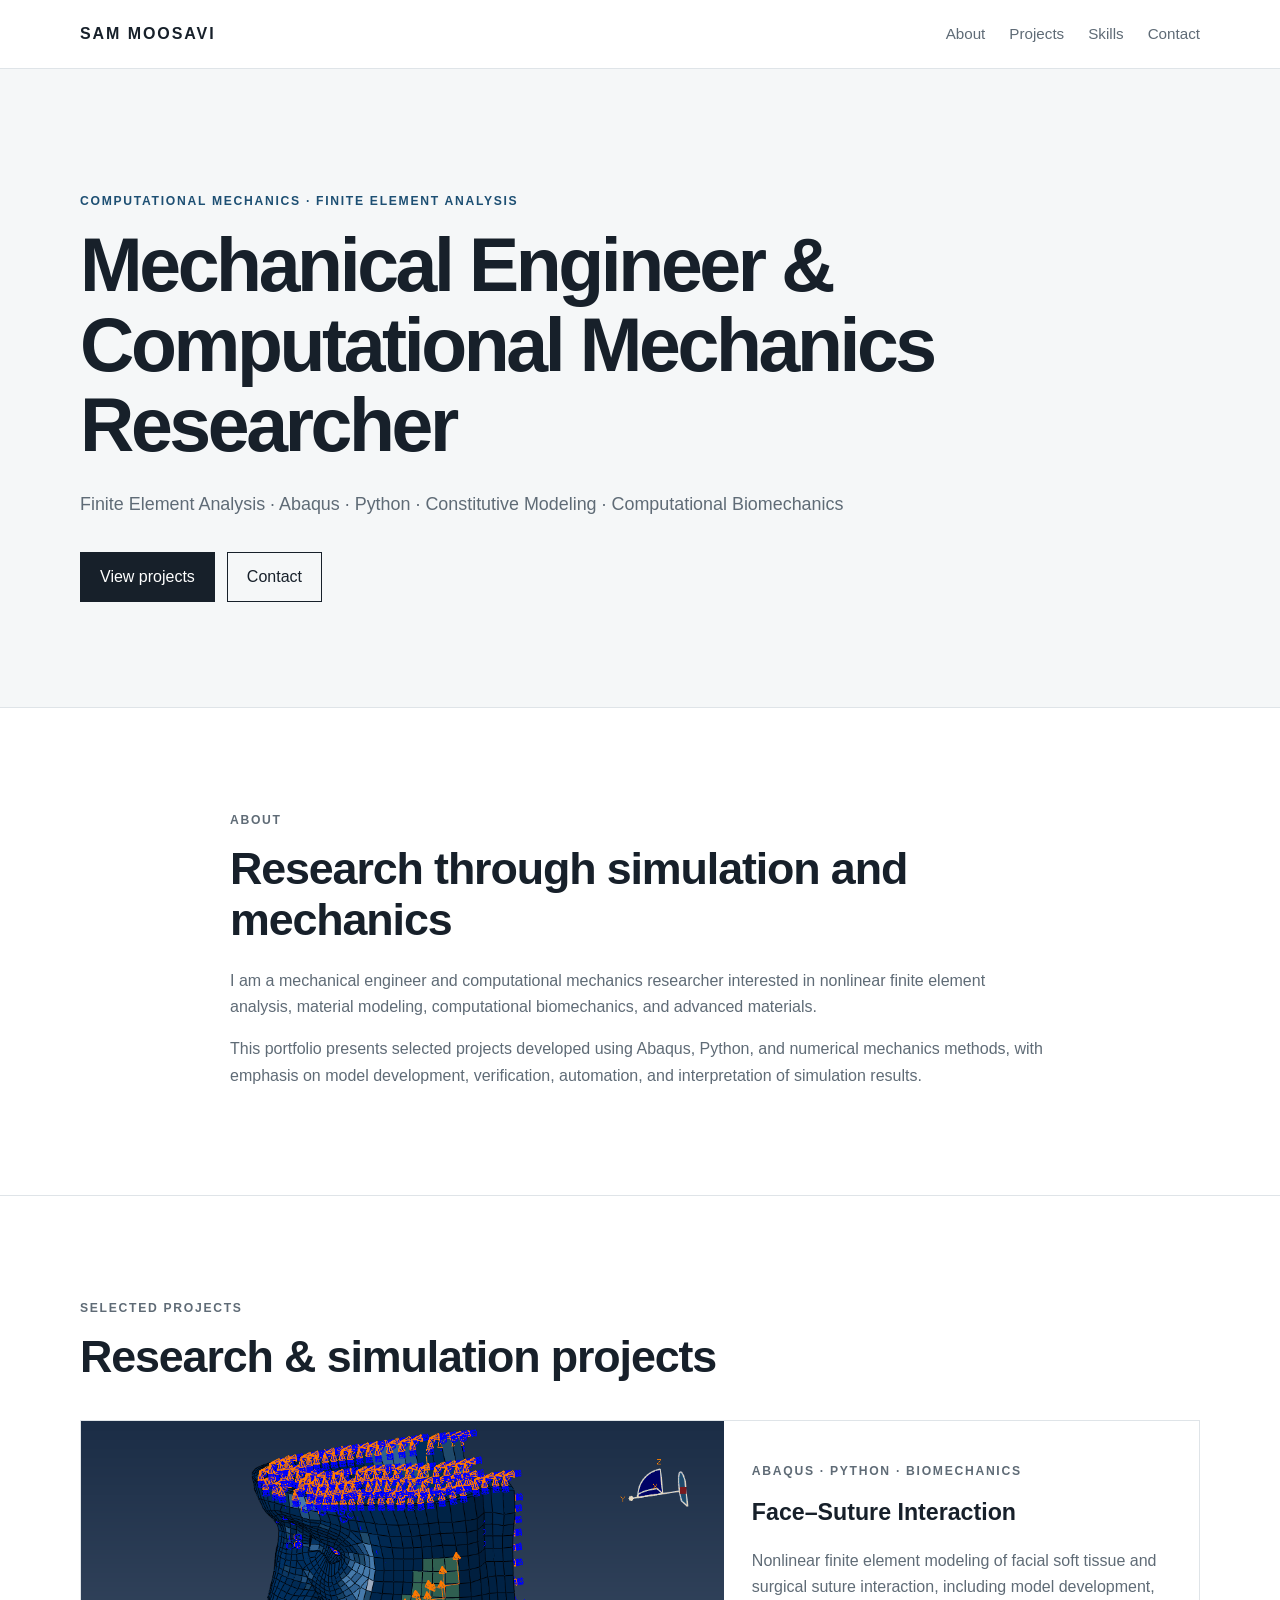
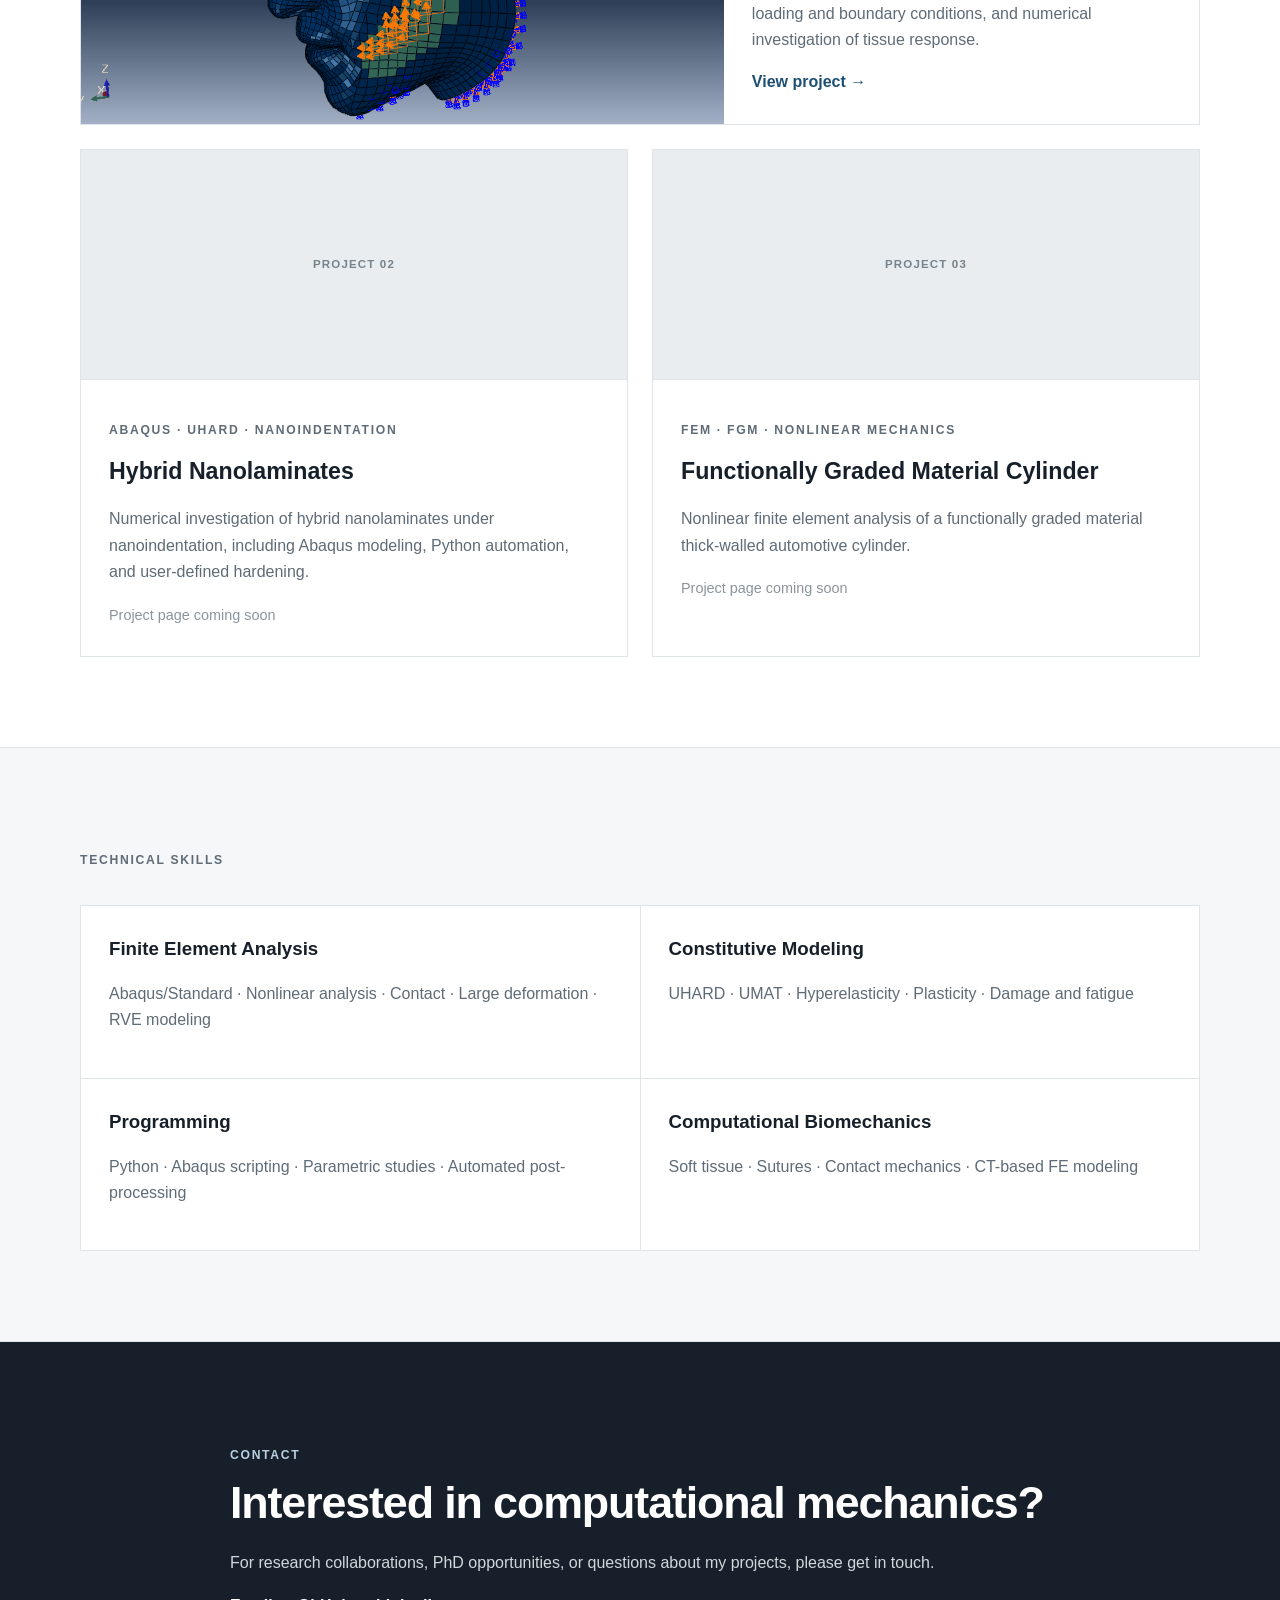
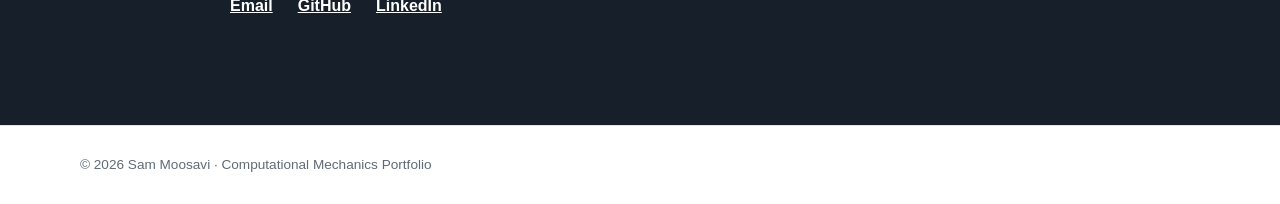
==== index.html @ 0bf8e553 "Add files via upload" ====
<!doctype html>
<html lang="en">
<head>
<meta charset="utf-8"><meta name="viewport" content="width=device-width,initial-scale=1">
<title>Sam Moosavi | Computational Mechanics</title>
<meta name="description" content="Sam Moosavi — Computational Mechanics, Abaqus and Python portfolio.">
<link rel="stylesheet" href="style.css">
</head>
<body>
<header class="site-header"><div class="container nav">
<a class="logo" href="index.html">SAM MOOSAVI</a>
<nav><a href="#about">About</a><a href="#projects">Projects</a><a href="#skills">Skills</a><a href="#contact">Contact</a></nav>
</div></header>
<main>
<section class="hero"><div class="container">
<p class="eyebrow">COMPUTATIONAL MECHANICS · FINITE ELEMENT ANALYSIS</p>
<h1>Mechanical Engineer &amp;<br>Computational Mechanics Researcher</h1>
<p class="lead">Finite Element Analysis · Abaqus · Python · Constitutive Modeling · Computational Biomechanics</p>
<div class="buttons"><a class="button" href="#projects">View projects</a><a class="button secondary" href="#contact">Contact</a></div>
</div></section>

<section id="about" class="section"><div class="container narrow">
<p class="section-label">ABOUT</p><h2>Research through simulation and mechanics</h2>
<p>I am a mechanical engineer and computational mechanics researcher interested in nonlinear finite element analysis, material modeling, computational biomechanics, and advanced materials.</p>
<p>This portfolio presents selected projects developed using Abaqus, Python, and numerical mechanics methods, with emphasis on model development, verification, automation, and interpretation of simulation results.</p>
</div></section>

<section id="projects" class="section"><div class="container">
<p class="section-label">SELECTED PROJECTS</p><h2>Research &amp; simulation projects</h2>
<div class="project-grid">
<article class="project-card featured">
<img class="project-cover" src="projects/face-suture/images/face-fe-model.png" alt="Abaqus finite element model of facial soft tissue with suture loading">
<div class="project-content"><p class="tag">ABAQUS · PYTHON · BIOMECHANICS</p>
<h3>Face–Suture Interaction</h3>
<p>Nonlinear finite element modeling of facial soft tissue and surgical suture interaction, including model development, loading and boundary conditions, and numerical investigation of tissue response.</p>
<a href="projects/face-suture/index.html">View project →</a></div>
</article>
<article class="project-card"><div class="project-image placeholder">PROJECT 02</div>
<div class="project-content"><p class="tag">ABAQUS · UHARD · NANOINDENTATION</p><h3>Hybrid Nanolaminates</h3><p>Numerical investigation of hybrid nanolaminates under nanoindentation, including Abaqus modeling, Python automation, and user-defined hardening.</p><span class="coming">Project page coming soon</span></div></article>
<article class="project-card"><div class="project-image placeholder">PROJECT 03</div>
<div class="project-content"><p class="tag">FEM · FGM · NONLINEAR MECHANICS</p><h3>Functionally Graded Material Cylinder</h3><p>Nonlinear finite element analysis of a functionally graded material thick-walled automotive cylinder.</p><span class="coming">Project page coming soon</span></div></article>
</div></div></section>

<section id="skills" class="section skills-section"><div class="container">
<p class="section-label">TECHNICAL SKILLS</p><div class="skills-grid">
<div><h3>Finite Element Analysis</h3><p>Abaqus/Standard · Nonlinear analysis · Contact · Large deformation · RVE modeling</p></div>
<div><h3>Constitutive Modeling</h3><p>UHARD · UMAT · Hyperelasticity · Plasticity · Damage and fatigue</p></div>
<div><h3>Programming</h3><p>Python · Abaqus scripting · Parametric studies · Automated post-processing</p></div>
<div><h3>Computational Biomechanics</h3><p>Soft tissue · Sutures · Contact mechanics · CT-based FE modeling</p></div>
</div></div></section>

<section id="contact" class="section contact"><div class="container narrow">
<p class="section-label">CONTACT</p><h2>Interested in computational mechanics?</h2>
<p>For research collaborations, PhD opportunities, or questions about my projects, please get in touch.</p>
<p class="contact-links"><a href="mailto:YOUR_EMAIL@example.com">Email</a><a href="https://github.com/YOUR_GITHUB">GitHub</a><a href="https://www.linkedin.com/in/YOUR_LINKEDIN">LinkedIn</a></p>
</div></section>
</main>
<footer><div class="container"><p>© 2026 Sam Moosavi · Computational Mechanics Portfolio</p></div></footer>
</body></html>
---- style.css ----
*{box-sizing:border-box} :root{--text:#17202a;--muted:#5f6b76;--line:#dfe4e8;--soft:#f5f7f8;--accent:#1d4f73;--light:#eaf2f7}
html{scroll-behavior:smooth}body{margin:0;font-family:Arial,Helvetica,sans-serif;color:var(--text);line-height:1.65}a{color:inherit}img{max-width:100%;display:block}.container{width:min(1120px,calc(100% - 40px));margin:auto}.narrow{max-width:820px}
.site-header{border-bottom:1px solid var(--line);background:#fff;position:sticky;top:0;z-index:10}.nav{min-height:68px;display:flex;align-items:center;justify-content:space-between;gap:30px}.logo{font-weight:700;letter-spacing:.12em;text-decoration:none}nav{display:flex;gap:24px}nav a{text-decoration:none;color:var(--muted);font-size:.95rem}
.hero{padding:110px 0 105px;background:var(--soft);border-bottom:1px solid var(--line)}.eyebrow,.section-label,.tag{font-size:.76rem;letter-spacing:.14em;font-weight:700;color:var(--accent)}.hero h1{font-size:clamp(2.5rem,6vw,4.7rem);line-height:1.06;letter-spacing:-.045em;margin:15px 0 25px}.lead{color:var(--muted);font-size:1.12rem}.buttons{margin-top:32px;display:flex;gap:12px}.button{display:inline-block;padding:11px 19px;background:var(--text);color:#fff;text-decoration:none;border:1px solid var(--text)}.button.secondary{background:transparent;color:var(--text)}
.section{padding:90px 0;border-bottom:1px solid var(--line)}.section h2{font-size:clamp(1.9rem,4vw,2.8rem);line-height:1.15;letter-spacing:-.025em;margin:8px 0 22px}.section p{color:var(--muted)}
.project-grid{display:grid;grid-template-columns:repeat(2,1fr);gap:24px;margin-top:38px}.project-card{border:1px solid var(--line);overflow:hidden}.project-card.featured{grid-column:1/-1;display:grid;grid-template-columns:1.15fr .85fr}.project-cover{width:100%;height:100%;min-height:300px;object-fit:cover}.project-image{min-height:230px;border-bottom:1px solid var(--line)}.placeholder{background:#e9edf0;display:flex;align-items:center;justify-content:center;color:#77828b;letter-spacing:.1em;font-size:.72rem;font-weight:700}.project-content{padding:28px}.project-content h3{margin:8px 0 10px;font-size:1.45rem}.project-content a{color:var(--accent);font-weight:700;text-decoration:none}.coming{color:#8a949d;font-size:.9rem}
.skills-section{background:var(--soft)}.skills-grid{display:grid;grid-template-columns:repeat(2,1fr);gap:1px;background:var(--line);margin-top:35px;border:1px solid var(--line)}.skills-grid>div{background:#fff;padding:28px}.skills-grid h3{margin:0 0 7px}.contact{background:var(--text);color:#fff}.contact .section-label{color:#b8d0e1}.contact p{color:#d0d7dc}.contact-links{display:flex;gap:25px}.contact-links a{color:#fff;font-weight:700}footer{padding:28px 0}footer p{margin:0;color:var(--muted);font-size:.85rem}

.project-hero{background:#102d47;color:#fff;padding:36px 0 45px}.project-hero .eyebrow{color:#a9cbe2}.project-hero .lead{color:#dce7ef}.project-hero h1{font-size:clamp(2.5rem,5vw,4.1rem);line-height:1.05;margin:12px 0 20px;letter-spacing:-.04em}.back{display:inline-block;color:#b9d8ea;text-decoration:none;margin-bottom:28px}.project-hero-grid{display:grid;grid-template-columns:1fr 1fr;align-items:center;gap:45px}.hero-image img{width:100%;height:100%;min-height:300px;object-fit:cover}.tags,.skill-tags{display:flex;flex-wrap:wrap;gap:9px}.tags{margin-top:24px}.tags span,.skill-tags span{padding:6px 12px;border-radius:999px;background:var(--light);color:var(--accent);font-size:.85rem}.project-hero .tags span{background:#ffffff1f;color:#dceef9}
.project-layout{display:grid;grid-template-columns:minmax(0,1fr) 320px;gap:50px;align-items:start}.main-column section{margin-bottom:72px}.figure{margin:30px 0}.figure img{width:100%;border:1px solid var(--line)}figcaption{font-size:.86rem;color:var(--muted);font-style:italic;margin-top:9px}.technical-box{background:var(--soft);border:1px solid var(--line);padding:24px 28px}.technical-box li{margin:8px 0}.workflow{display:grid;grid-template-columns:repeat(5,1fr);gap:10px}.workflow>div{border:1px solid var(--line);padding:18px 13px}.workflow span{display:block;color:var(--accent);font-weight:700;font-size:.8rem}.workflow strong{display:block}.workflow small{display:block;color:var(--muted);margin-top:5px}.result-placeholder{margin-top:25px;padding:28px;background:var(--light);border:1px dashed #b5cddd;display:flex;flex-direction:column;gap:7px}.sidebar{position:sticky;top:95px}.side-card{border:1px solid var(--line);background:#f7fafc;padding:25px;margin-bottom:18px}.side-card h3{margin-top:0;color:var(--accent)}.info-item{padding:14px 0;border-top:1px solid var(--line)}.info-item strong{display:block;font-size:.82rem;color:var(--muted);text-transform:uppercase;letter-spacing:.08em}.info-item span{display:block}.note{font-size:.88rem!important;color:#7a858d!important}.footer-flex{display:flex;justify-content:space-between}.footer-flex a{color:var(--accent);text-decoration:none;font-weight:700}
@media(max-width:850px){.project-card.featured,.project-hero-grid,.project-layout{grid-template-columns:1fr}.sidebar{position:static}.workflow{grid-template-columns:repeat(2,1fr)}}@media(max-width:700px){.nav{align-items:flex-start;padding:17px 0;flex-direction:column;gap:10px}nav{gap:15px;flex-wrap:wrap}.hero{padding:75px 0}.section{padding:65px 0}.project-grid,.skills-grid,.workflow{grid-template-columns:1fr}}
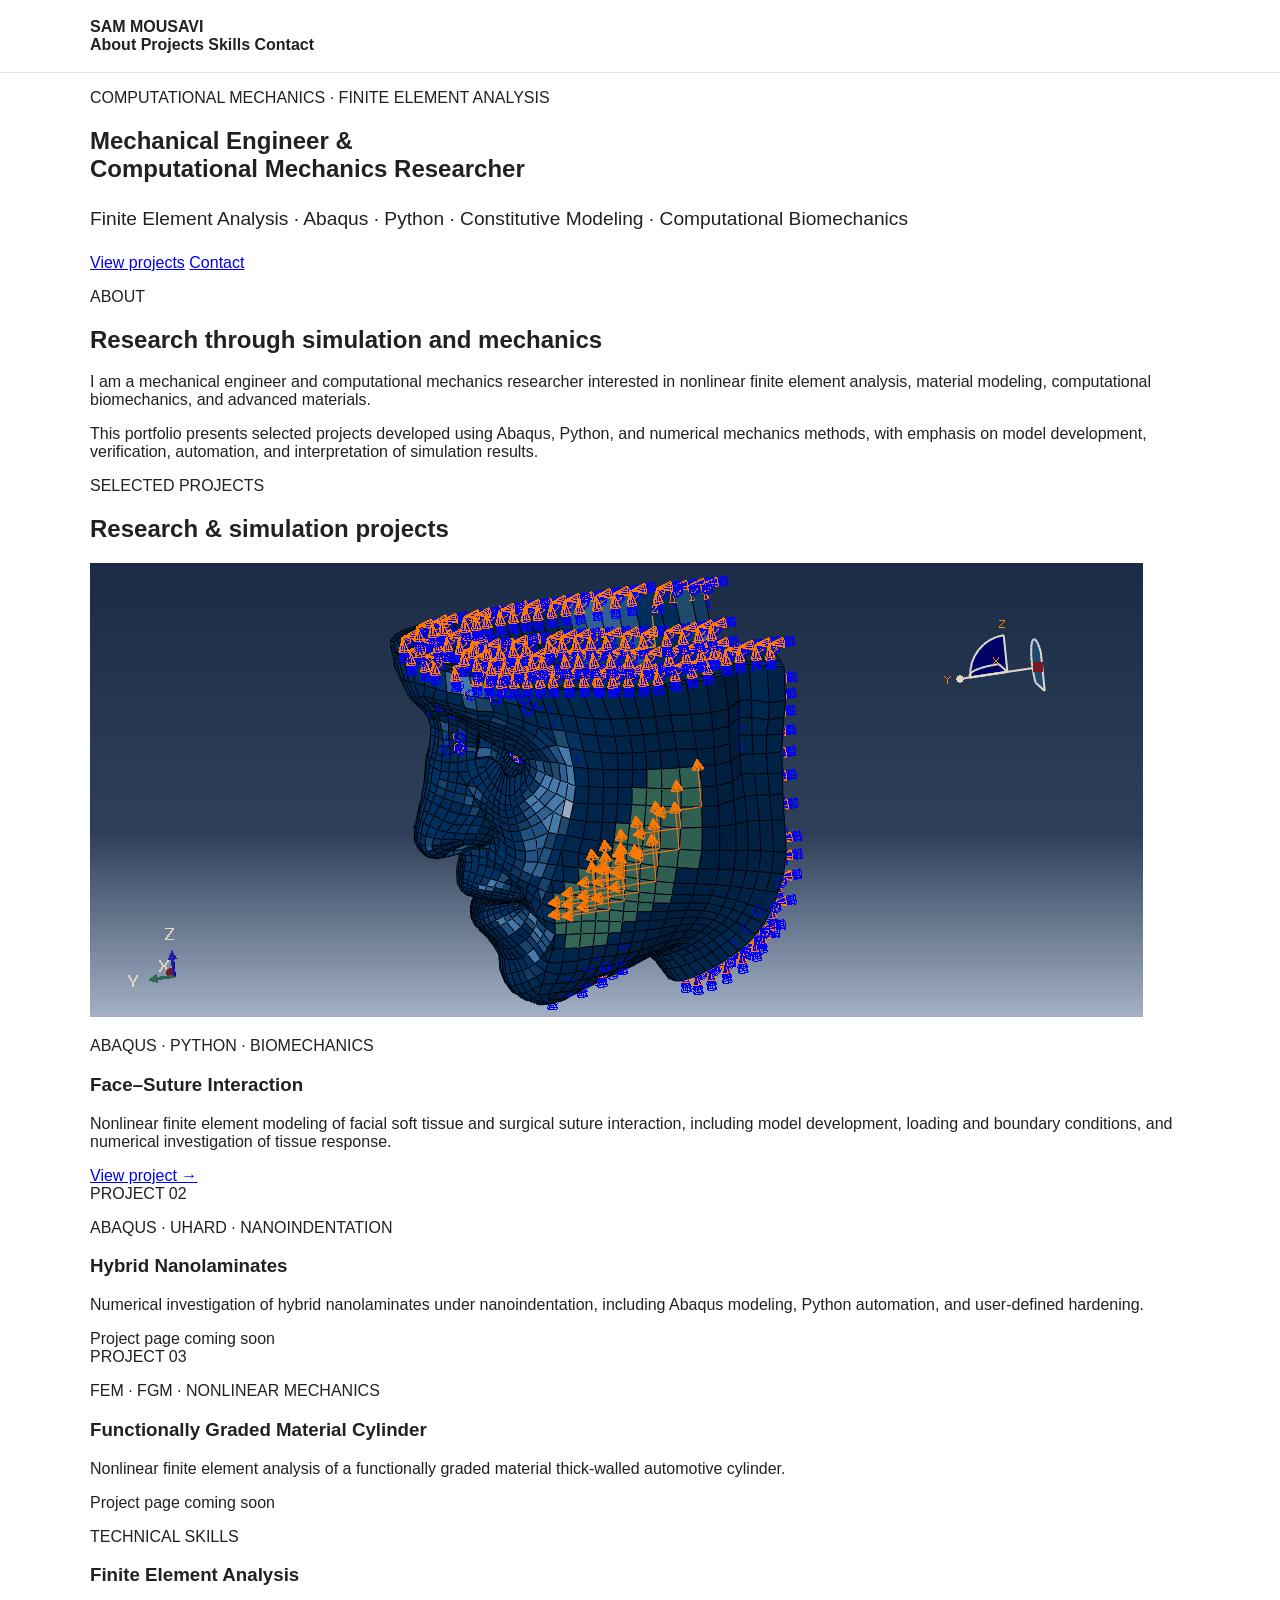
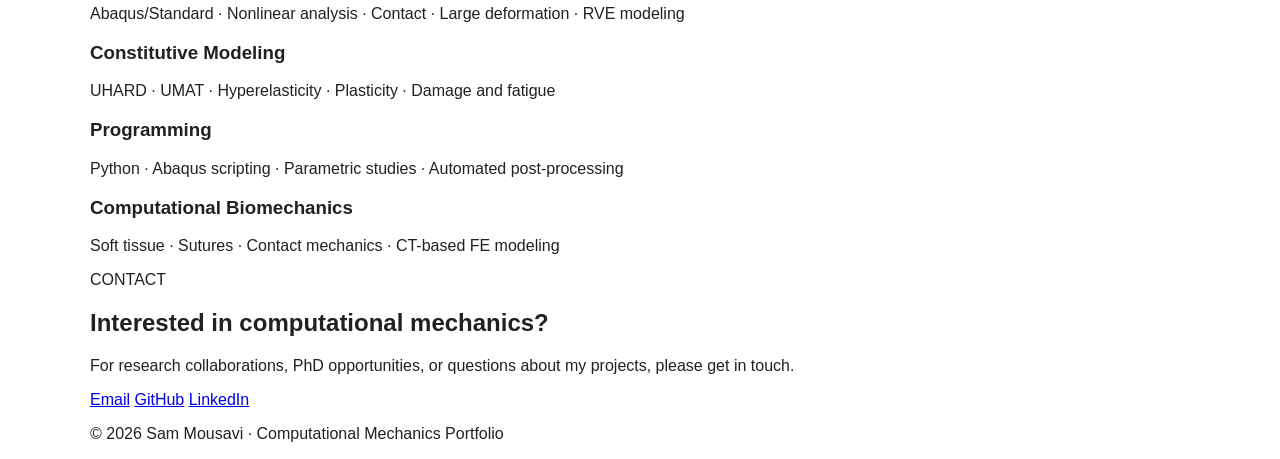
==== commit 7df436c9: "Fix typos in index.html for name consistency" ====
--- a/index.html
+++ b/index.html
@@ -1,59 +1,118 @@
 <!doctype html>
 <html lang="en">
 <head>
-<meta charset="utf-8"><meta name="viewport" content="width=device-width,initial-scale=1">
-<title>Sam Moosavi | Computational Mechanics</title>
-<meta name="description" content="Sam Moosavi — Computational Mechanics, Abaqus and Python portfolio.">
+<meta charset="utf-8">
+<meta name="viewport" content="width=device-width, initial-scale=1">
+<title>Sam Mousavi | Computational Mechanics</title>
+<meta name="description" content="Sam Mousavi — Computational Mechanics, Abaqus and Python portfolio.">
 <link rel="stylesheet" href="style.css">
 </head>
+
 <body>
-<header class="site-header"><div class="container nav">
-<a class="logo" href="index.html">SAM MOOSAVI</a>
-<nav><a href="#about">About</a><a href="#projects">Projects</a><a href="#skills">Skills</a><a href="#contact">Contact</a></nav>
-</div></header>
+<header class="site-header">
+  <div class="container nav">
+    <a class="logo" href="index.html">SAM MOUSAVI</a>
+    <nav>
+      <a href="#about">About</a>
+      <a href="#projects">Projects</a>
+      <a href="#skills">Skills</a>
+      <a href="#contact">Contact</a>
+    </nav>
+  </div>
+</header>
+
 <main>
-<section class="hero"><div class="container">
-<p class="eyebrow">COMPUTATIONAL MECHANICS · FINITE ELEMENT ANALYSIS</p>
-<h1>Mechanical Engineer &amp;<br>Computational Mechanics Researcher</h1>
-<p class="lead">Finite Element Analysis · Abaqus · Python · Constitutive Modeling · Computational Biomechanics</p>
-<div class="buttons"><a class="button" href="#projects">View projects</a><a class="button secondary" href="#contact">Contact</a></div>
-</div></section>
+<section class="hero">
+  <div class="container">
+    <p class="eyebrow">COMPUTATIONAL MECHANICS · FINITE ELEMENT ANALYSIS</p>
+    <h1>Mechanical Engineer &amp;<br>Computational Mechanics Researcher</h1>
+    <p class="lead">Finite Element Analysis · Abaqus · Python · Constitutive Modeling · Computational Biomechanics</p>
+    <div class="buttons">
+      <a class="button" href="#projects">View projects</a>
+      <a class="button secondary" href="#contact">Contact</a>
+    </div>
+  </div>
+</section>
 
-<section id="about" class="section"><div class="container narrow">
-<p class="section-label">ABOUT</p><h2>Research through simulation and mechanics</h2>
-<p>I am a mechanical engineer and computational mechanics researcher interested in nonlinear finite element analysis, material modeling, computational biomechanics, and advanced materials.</p>
-<p>This portfolio presents selected projects developed using Abaqus, Python, and numerical mechanics methods, with emphasis on model development, verification, automation, and interpretation of simulation results.</p>
-</div></section>
+<section id="about" class="section">
+  <div class="container narrow">
+    <p class="section-label">ABOUT</p>
+    <h2>Research through simulation and mechanics</h2>
+    <p>I am a mechanical engineer and computational mechanics researcher interested in nonlinear finite element analysis, material modeling, computational biomechanics, and advanced materials.</p>
+    <p>This portfolio presents selected projects developed using Abaqus, Python, and numerical mechanics methods, with emphasis on model development, verification, automation, and interpretation of simulation results.</p>
+  </div>
+</section>
 
-<section id="projects" class="section"><div class="container">
-<p class="section-label">SELECTED PROJECTS</p><h2>Research &amp; simulation projects</h2>
-<div class="project-grid">
-<article class="project-card featured">
-<img class="project-cover" src="projects/face-suture/images/face-fe-model.png" alt="Abaqus finite element model of facial soft tissue with suture loading">
-<div class="project-content"><p class="tag">ABAQUS · PYTHON · BIOMECHANICS</p>
-<h3>Face–Suture Interaction</h3>
-<p>Nonlinear finite element modeling of facial soft tissue and surgical suture interaction, including model development, loading and boundary conditions, and numerical investigation of tissue response.</p>
-<a href="projects/face-suture/index.html">View project →</a></div>
-</article>
-<article class="project-card"><div class="project-image placeholder">PROJECT 02</div>
-<div class="project-content"><p class="tag">ABAQUS · UHARD · NANOINDENTATION</p><h3>Hybrid Nanolaminates</h3><p>Numerical investigation of hybrid nanolaminates under nanoindentation, including Abaqus modeling, Python automation, and user-defined hardening.</p><span class="coming">Project page coming soon</span></div></article>
-<article class="project-card"><div class="project-image placeholder">PROJECT 03</div>
-<div class="project-content"><p class="tag">FEM · FGM · NONLINEAR MECHANICS</p><h3>Functionally Graded Material Cylinder</h3><p>Nonlinear finite element analysis of a functionally graded material thick-walled automotive cylinder.</p><span class="coming">Project page coming soon</span></div></article>
-</div></div></section>
+<section id="projects" class="section projects-section">
+  <div class="container">
+    <p class="section-label">SELECTED PROJECTS</p>
+    <h2>Research &amp; simulation projects</h2>
 
-<section id="skills" class="section skills-section"><div class="container">
-<p class="section-label">TECHNICAL SKILLS</p><div class="skills-grid">
-<div><h3>Finite Element Analysis</h3><p>Abaqus/Standard · Nonlinear analysis · Contact · Large deformation · RVE modeling</p></div>
-<div><h3>Constitutive Modeling</h3><p>UHARD · UMAT · Hyperelasticity · Plasticity · Damage and fatigue</p></div>
-<div><h3>Programming</h3><p>Python · Abaqus scripting · Parametric studies · Automated post-processing</p></div>
-<div><h3>Computational Biomechanics</h3><p>Soft tissue · Sutures · Contact mechanics · CT-based FE modeling</p></div>
-</div></div></section>
+    <div class="project-grid">
+      <article class="project-card featured">
+        <img class="project-cover" src="projects/face-suture/images/face-fe-model.png"
+             alt="Abaqus finite element model of facial soft tissue with suture loading">
+        <div class="project-content">
+          <p class="tag">ABAQUS · PYTHON · BIOMECHANICS</p>
+          <h3>Face–Suture Interaction</h3>
+          <p>Nonlinear finite element modeling of facial soft tissue and surgical suture interaction, including model development, loading and boundary conditions, and numerical investigation of tissue response.</p>
+          <a class="project-link" href="projects/face-suture/index.html">View project →</a>
+        </div>
+      </article>
 
-<section id="contact" class="section contact"><div class="container narrow">
-<p class="section-label">CONTACT</p><h2>Interested in computational mechanics?</h2>
-<p>For research collaborations, PhD opportunities, or questions about my projects, please get in touch.</p>
-<p class="contact-links"><a href="mailto:YOUR_EMAIL@example.com">Email</a><a href="https://github.com/YOUR_GITHUB">GitHub</a><a href="https://www.linkedin.com/in/YOUR_LINKEDIN">LinkedIn</a></p>
-</div></section>
+      <article class="project-card">
+        <div class="project-image placeholder">PROJECT 02</div>
+        <div class="project-content">
+          <p class="tag">ABAQUS · UHARD · NANOINDENTATION</p>
+          <h3>Hybrid Nanolaminates</h3>
+          <p>Numerical investigation of hybrid nanolaminates under nanoindentation, including Abaqus modeling, Python automation, and user-defined hardening.</p>
+          <span class="coming">Project page coming soon</span>
+        </div>
+      </article>
+
+      <article class="project-card">
+        <div class="project-image placeholder">PROJECT 03</div>
+        <div class="project-content">
+          <p class="tag">FEM · FGM · NONLINEAR MECHANICS</p>
+          <h3>Functionally Graded Material Cylinder</h3>
+          <p>Nonlinear finite element analysis of a functionally graded material thick-walled automotive cylinder.</p>
+          <span class="coming">Project page coming soon</span>
+        </div>
+      </article>
+    </div>
+  </div>
+</section>
+
+<section id="skills" class="section skills-section">
+  <div class="container">
+    <p class="section-label">TECHNICAL SKILLS</p>
+    <div class="skills-grid">
+      <div><h3>Finite Element Analysis</h3><p>Abaqus/Standard · Nonlinear analysis · Contact · Large deformation · RVE modeling</p></div>
+      <div><h3>Constitutive Modeling</h3><p>UHARD · UMAT · Hyperelasticity · Plasticity · Damage and fatigue</p></div>
+      <div><h3>Programming</h3><p>Python · Abaqus scripting · Parametric studies · Automated post-processing</p></div>
+      <div><h3>Computational Biomechanics</h3><p>Soft tissue · Sutures · Contact mechanics · CT-based FE modeling</p></div>
+    </div>
+  </div>
+</section>
+
+<section id="contact" class="section contact">
+  <div class="container narrow">
+    <p class="section-label">CONTACT</p>
+    <h2>Interested in computational mechanics?</h2>
+    <p>For research collaborations, PhD opportunities, or questions about my projects, please get in touch.</p>
+    <p class="contact-links">
+      <a href="mailto:YOUR_EMAIL@example.com">Email</a>
+      <a href="https://github.com/YOUR_GITHUB">GitHub</a>
+      <a href="https://www.linkedin.com/in/YOUR_LINKEDIN">LinkedIn</a>
+    </p>
+  </div>
+</section>
 </main>
-<footer><div class="container"><p>© 2026 Sam Moosavi · Computational Mechanics Portfolio</p></div></footer>
-</body></html>
+
+<footer>
+  <div class="container">
+    <p>© 2026 Sam Mousavi · Computational Mechanics Portfolio</p>
+  </div>
+</footer>
+</body>
+</html>
--- a/style.css
+++ b/style.css
@@ -1,11 +1 @@
-*{box-sizing:border-box} :root{--text:#17202a;--muted:#5f6b76;--line:#dfe4e8;--soft:#f5f7f8;--accent:#1d4f73;--light:#eaf2f7}
-html{scroll-behavior:smooth}body{margin:0;font-family:Arial,Helvetica,sans-serif;color:var(--text);line-height:1.65}a{color:inherit}img{max-width:100%;display:block}.container{width:min(1120px,calc(100% - 40px));margin:auto}.narrow{max-width:820px}
-.site-header{border-bottom:1px solid var(--line);background:#fff;position:sticky;top:0;z-index:10}.nav{min-height:68px;display:flex;align-items:center;justify-content:space-between;gap:30px}.logo{font-weight:700;letter-spacing:.12em;text-decoration:none}nav{display:flex;gap:24px}nav a{text-decoration:none;color:var(--muted);font-size:.95rem}
-.hero{padding:110px 0 105px;background:var(--soft);border-bottom:1px solid var(--line)}.eyebrow,.section-label,.tag{font-size:.76rem;letter-spacing:.14em;font-weight:700;color:var(--accent)}.hero h1{font-size:clamp(2.5rem,6vw,4.7rem);line-height:1.06;letter-spacing:-.045em;margin:15px 0 25px}.lead{color:var(--muted);font-size:1.12rem}.buttons{margin-top:32px;display:flex;gap:12px}.button{display:inline-block;padding:11px 19px;background:var(--text);color:#fff;text-decoration:none;border:1px solid var(--text)}.button.secondary{background:transparent;color:var(--text)}
-.section{padding:90px 0;border-bottom:1px solid var(--line)}.section h2{font-size:clamp(1.9rem,4vw,2.8rem);line-height:1.15;letter-spacing:-.025em;margin:8px 0 22px}.section p{color:var(--muted)}
-.project-grid{display:grid;grid-template-columns:repeat(2,1fr);gap:24px;margin-top:38px}.project-card{border:1px solid var(--line);overflow:hidden}.project-card.featured{grid-column:1/-1;display:grid;grid-template-columns:1.15fr .85fr}.project-cover{width:100%;height:100%;min-height:300px;object-fit:cover}.project-image{min-height:230px;border-bottom:1px solid var(--line)}.placeholder{background:#e9edf0;display:flex;align-items:center;justify-content:center;color:#77828b;letter-spacing:.1em;font-size:.72rem;font-weight:700}.project-content{padding:28px}.project-content h3{margin:8px 0 10px;font-size:1.45rem}.project-content a{color:var(--accent);font-weight:700;text-decoration:none}.coming{color:#8a949d;font-size:.9rem}
-.skills-section{background:var(--soft)}.skills-grid{display:grid;grid-template-columns:repeat(2,1fr);gap:1px;background:var(--line);margin-top:35px;border:1px solid var(--line)}.skills-grid>div{background:#fff;padding:28px}.skills-grid h3{margin:0 0 7px}.contact{background:var(--text);color:#fff}.contact .section-label{color:#b8d0e1}.contact p{color:#d0d7dc}.contact-links{display:flex;gap:25px}.contact-links a{color:#fff;font-weight:700}footer{padding:28px 0}footer p{margin:0;color:var(--muted);font-size:.85rem}
-
-.project-hero{background:#102d47;color:#fff;padding:36px 0 45px}.project-hero .eyebrow{color:#a9cbe2}.project-hero .lead{color:#dce7ef}.project-hero h1{font-size:clamp(2.5rem,5vw,4.1rem);line-height:1.05;margin:12px 0 20px;letter-spacing:-.04em}.back{display:inline-block;color:#b9d8ea;text-decoration:none;margin-bottom:28px}.project-hero-grid{display:grid;grid-template-columns:1fr 1fr;align-items:center;gap:45px}.hero-image img{width:100%;height:100%;min-height:300px;object-fit:cover}.tags,.skill-tags{display:flex;flex-wrap:wrap;gap:9px}.tags{margin-top:24px}.tags span,.skill-tags span{padding:6px 12px;border-radius:999px;background:var(--light);color:var(--accent);font-size:.85rem}.project-hero .tags span{background:#ffffff1f;color:#dceef9}
-.project-layout{display:grid;grid-template-columns:minmax(0,1fr) 320px;gap:50px;align-items:start}.main-column section{margin-bottom:72px}.figure{margin:30px 0}.figure img{width:100%;border:1px solid var(--line)}figcaption{font-size:.86rem;color:var(--muted);font-style:italic;margin-top:9px}.technical-box{background:var(--soft);border:1px solid var(--line);padding:24px 28px}.technical-box li{margin:8px 0}.workflow{display:grid;grid-template-columns:repeat(5,1fr);gap:10px}.workflow>div{border:1px solid var(--line);padding:18px 13px}.workflow span{display:block;color:var(--accent);font-weight:700;font-size:.8rem}.workflow strong{display:block}.workflow small{display:block;color:var(--muted);margin-top:5px}.result-placeholder{margin-top:25px;padding:28px;background:var(--light);border:1px dashed #b5cddd;display:flex;flex-direction:column;gap:7px}.sidebar{position:sticky;top:95px}.side-card{border:1px solid var(--line);background:#f7fafc;padding:25px;margin-bottom:18px}.side-card h3{margin-top:0;color:var(--accent)}.info-item{padding:14px 0;border-top:1px solid var(--line)}.info-item strong{display:block;font-size:.82rem;color:var(--muted);text-transform:uppercase;letter-spacing:.08em}.info-item span{display:block}.note{font-size:.88rem!important;color:#7a858d!important}.footer-flex{display:flex;justify-content:space-between}.footer-flex a{color:var(--accent);text-decoration:none;font-weight:700}
-@media(max-width:850px){.project-card.featured,.project-hero-grid,.project-layout{grid-template-columns:1fr}.sidebar{position:static}.workflow{grid-template-columns:repeat(2,1fr)}}@media(max-width:700px){.nav{align-items:flex-start;padding:17px 0;flex-direction:column;gap:10px}nav{gap:15px;flex-wrap:wrap}.hero{padding:75px 0}.section{padding:65px 0}.project-grid,.skills-grid,.workflow{grid-template-columns:1fr}}
+*{box-sizing:border-box}body{margin:0;font-family:Arial,Helvetica,sans-serif;color:#202124;background:#fff}header{padding:18px 20px;border-bottom:1px solid #e5e5e5}header .container{max-width:1100px;margin:auto}header a{color:inherit;text-decoration:none;font-weight:600}.container{max-width:1100px;margin:auto}.lead{font-size:1.2rem;line-height:1.65;max-width:850px}
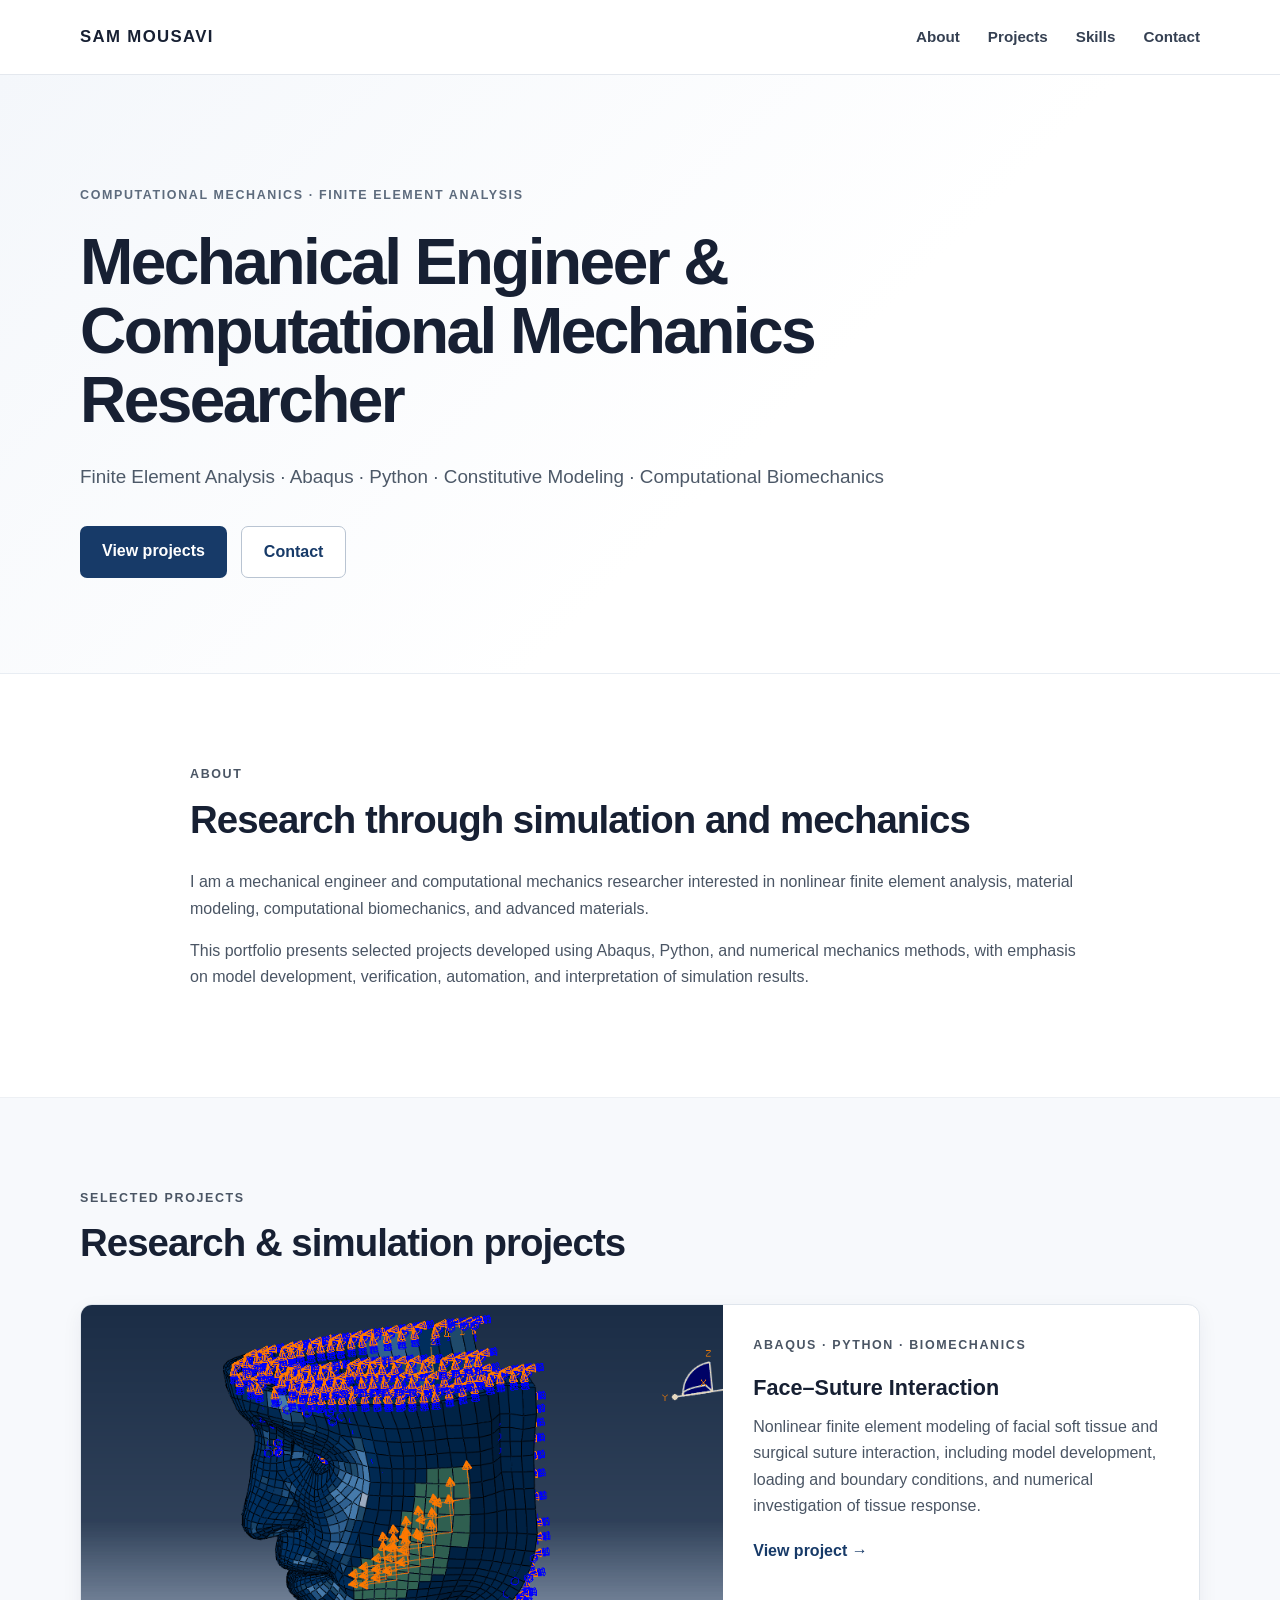
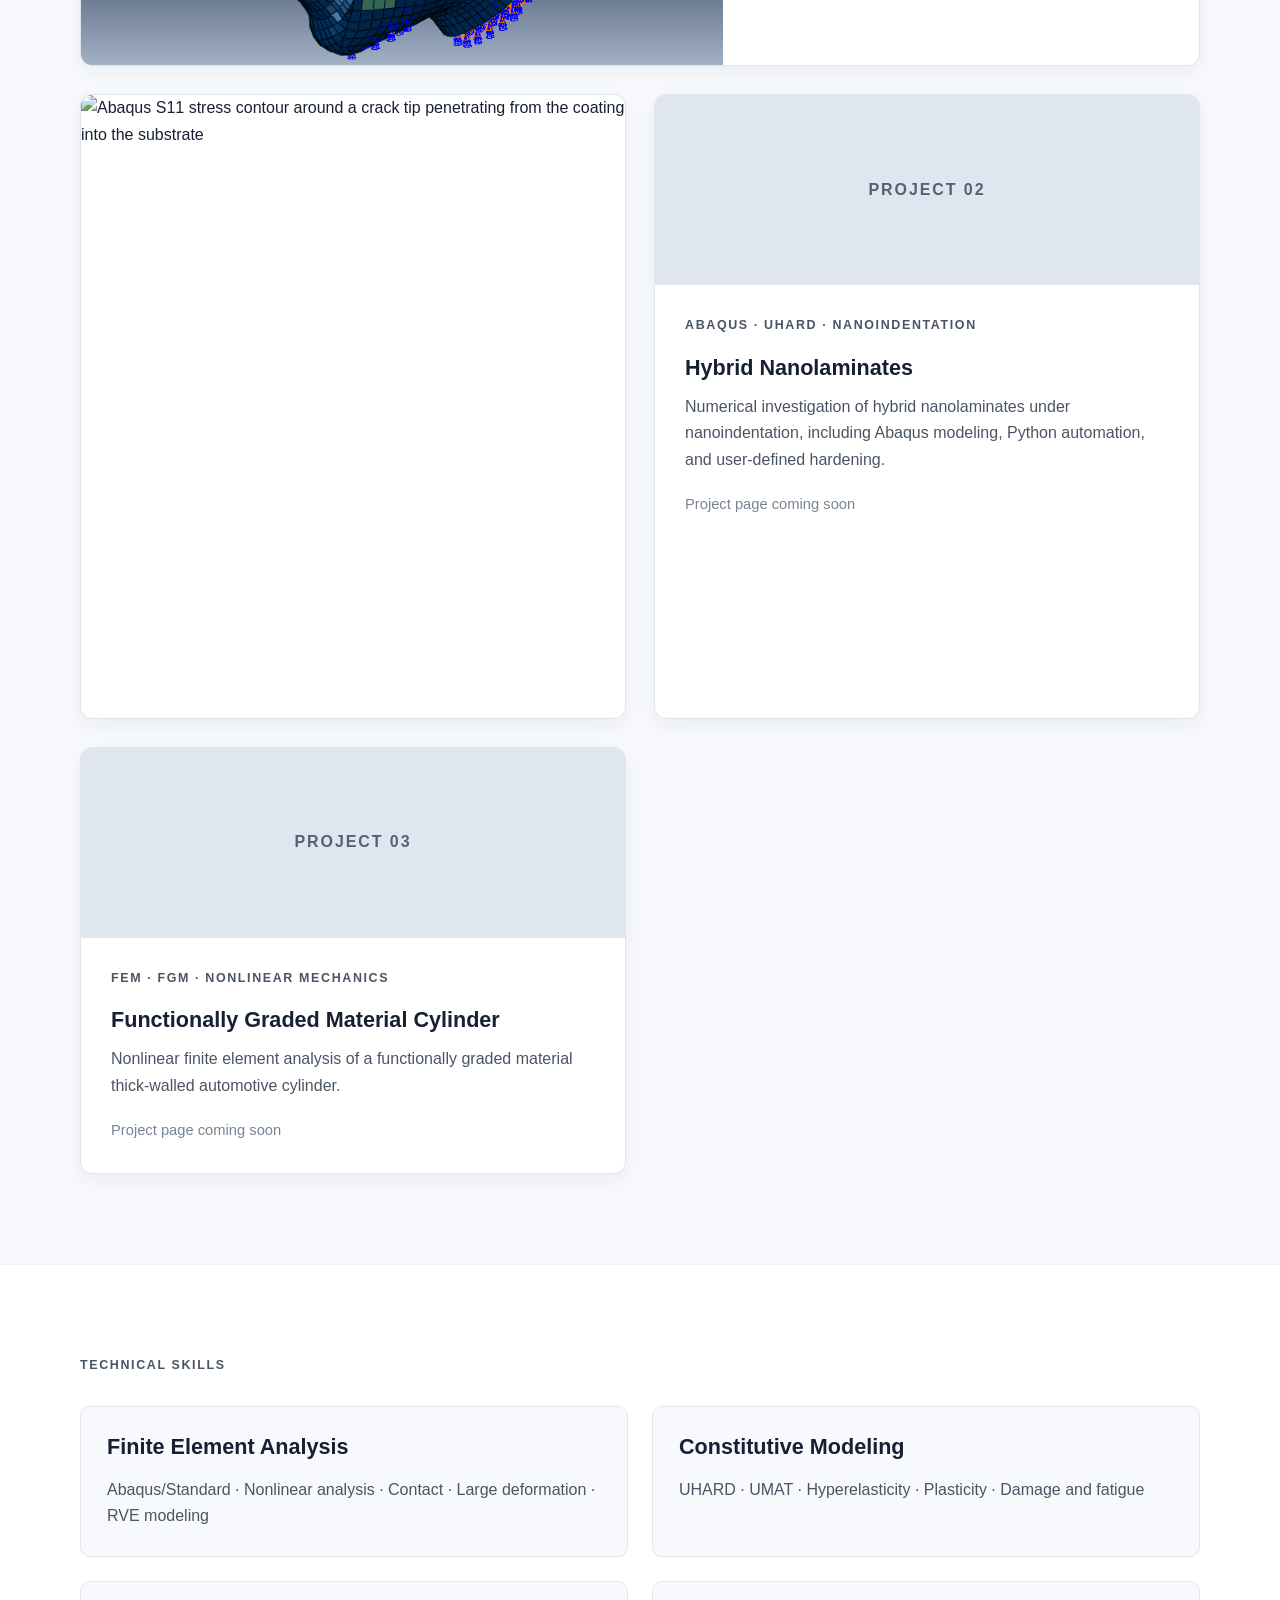
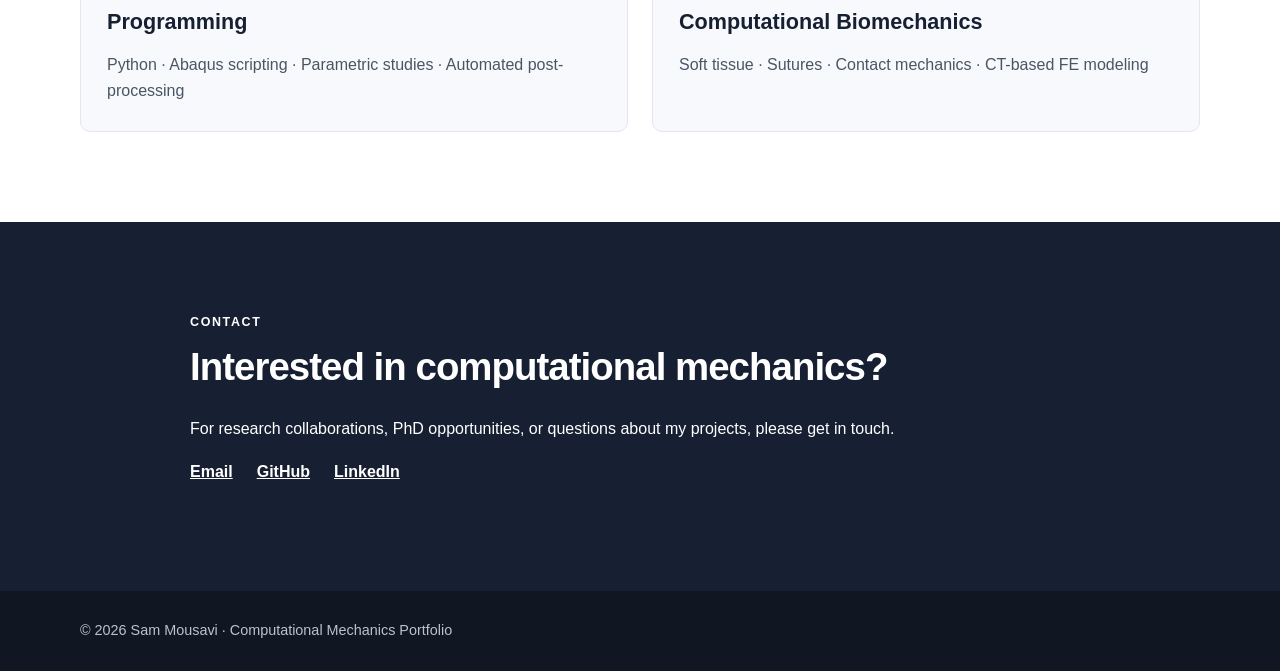
==== commit 67fb3335: "Add files via upload" ====
--- a/index.html
+++ b/index.html
@@ -61,6 +61,17 @@
       </article>
 
       <article class="project-card">
+        <img class="project-cover" src="projects/coating-fracture/images/crack-penetrating-substrate.png"
+             alt="Abaqus S11 stress contour around a crack tip penetrating from the coating into the substrate">
+        <div class="project-content">
+          <p class="tag">ABAQUS · PYTHON · FRACTURE MECHANICS</p>
+          <h3>Thermal Fracture of Coated Substrates</h3>
+          <p>Linear elastic fracture mechanics study of crack driving force, J-integral, and crack shielding in a thermally loaded coating–substrate system, using Abaqus and Python.</p>
+          <a class="project-link" href="projects/coating-fracture/index.html">View project →</a>
+        </div>
+      </article>
+
+      <article class="project-card">
         <div class="project-image placeholder">PROJECT 02</div>
         <div class="project-content">
           <p class="tag">ABAQUS · UHARD · NANOINDENTATION</p>
--- a/style.css
+++ b/style.css
@@ -1 +1,66 @@
-*{box-sizing:border-box}body{margin:0;font-family:Arial,Helvetica,sans-serif;color:#202124;background:#fff}header{padding:18px 20px;border-bottom:1px solid #e5e5e5}header .container{max-width:1100px;margin:auto}header a{color:inherit;text-decoration:none;font-weight:600}.container{max-width:1100px;margin:auto}.lead{font-size:1.2rem;line-height:1.65;max-width:850px}+*{box-sizing:border-box}
+html{scroll-behavior:smooth}
+body{margin:0;font-family:Arial,Helvetica,sans-serif;color:#172033;background:#fff;line-height:1.65}
+a{color:inherit}
+.container{width:min(1120px,calc(100% - 48px));margin:0 auto}
+.narrow{max-width:900px}
+.site-header{position:sticky;top:0;z-index:20;background:rgba(255,255,255,.96);border-bottom:1px solid #e4e8ee}
+.nav{min-height:74px;display:flex;align-items:center;justify-content:space-between;gap:32px}
+.logo{font-size:1.05rem;font-weight:800;letter-spacing:.08em;text-decoration:none}
+nav{display:flex;align-items:center;gap:28px}
+nav a{text-decoration:none;font-size:.95rem;font-weight:600;color:#354052}
+nav a:hover{color:#173a68}
+.hero{padding:110px 0 95px;background:linear-gradient(135deg,#f4f7fb 0%,#fff 60%);border-bottom:1px solid #e8edf3}
+.eyebrow,.section-label,.tag{font-size:.78rem;font-weight:700;letter-spacing:.13em;color:#5d6b7d}
+.eyebrow{margin:0 0 22px}
+h1{font-size:clamp(2.5rem,5vw,4.6rem);line-height:1.08;letter-spacing:-.04em;max-width:900px;margin:0 0 26px}
+h2{font-size:clamp(1.8rem,3vw,2.6rem);line-height:1.2;margin:0 0 26px;letter-spacing:-.025em}
+h3{font-size:1.35rem;line-height:1.3;margin:8px 0 12px}
+.lead{font-size:1.18rem;max-width:850px;color:#4d5968;margin:0}
+.buttons{display:flex;gap:14px;margin-top:34px;flex-wrap:wrap}
+.button{display:inline-block;background:#173a68;color:#fff;padding:12px 22px;border-radius:7px;text-decoration:none;font-weight:700}
+.button:hover{background:#102d51}
+.button.secondary{background:#fff;color:#173a68;border:1px solid #b9c4d2}
+.section{padding:90px 0}
+.section-label{margin:0 0 12px}
+.section p{color:#4a5564}
+.projects-section{background:#f7f9fc;border-top:1px solid #edf0f4;border-bottom:1px solid #edf0f4}
+.project-grid{display:grid;grid-template-columns:repeat(2,minmax(0,1fr));gap:28px;margin-top:38px}
+.project-card{background:#fff;border:1px solid #dfe5ec;border-radius:12px;overflow:hidden;box-shadow:0 6px 20px rgba(20,40,70,.06)}
+.project-card.featured{grid-column:1/-1;display:grid;grid-template-columns:1.35fr 1fr}
+.project-cover{width:100%;height:100%;min-height:360px;object-fit:cover;display:block}
+.project-image{height:190px}
+.placeholder{display:flex;align-items:center;justify-content:center;background:#dfe6ef;color:#536273;font-weight:800;letter-spacing:.12em}
+.project-content{padding:30px}
+.tag{margin:0 0 10px}
+.project-content p{margin:0 0 18px}
+.project-link{font-weight:700;color:#173a68;text-decoration:none}
+.coming{display:inline-block;color:#788493;font-size:.92rem}
+.skills-section{background:#fff}
+.skills-grid{display:grid;grid-template-columns:repeat(2,minmax(0,1fr));gap:24px;margin-top:30px}
+.skills-grid>div{padding:26px;background:#f7f9fc;border:1px solid #e2e7ee;border-radius:10px}
+.skills-grid h3{margin-top:0}
+.skills-grid p{margin-bottom:0}
+.contact{background:#172033;color:#fff}
+.contact h2,.contact p{color:#fff}
+.contact-links{display:flex;gap:24px;flex-wrap:wrap}
+.contact-links a{color:#fff;font-weight:700}
+footer{padding:28px 0;background:#101722;color:#b9c2ce}
+footer p{margin:0;font-size:.9rem}
+@media(max-width:800px){
+ .container{width:min(100% - 32px,1120px)}
+ .nav{min-height:64px;align-items:flex-start;padding:16px 0;flex-direction:column;gap:10px}
+ nav{gap:16px;flex-wrap:wrap}
+ .hero{padding:72px 0 65px}
+ .section{padding:65px 0}
+ .project-grid,.project-card.featured{grid-template-columns:1fr}
+ .project-card.featured{display:block}
+ .project-cover{min-height:260px;height:260px}
+ .skills-grid{grid-template-columns:1fr}
+}
+@media(max-width:480px){
+ h1{font-size:2.35rem}
+ .lead{font-size:1.05rem}
+ nav{font-size:.9rem}
+ .project-content{padding:22px}
+}
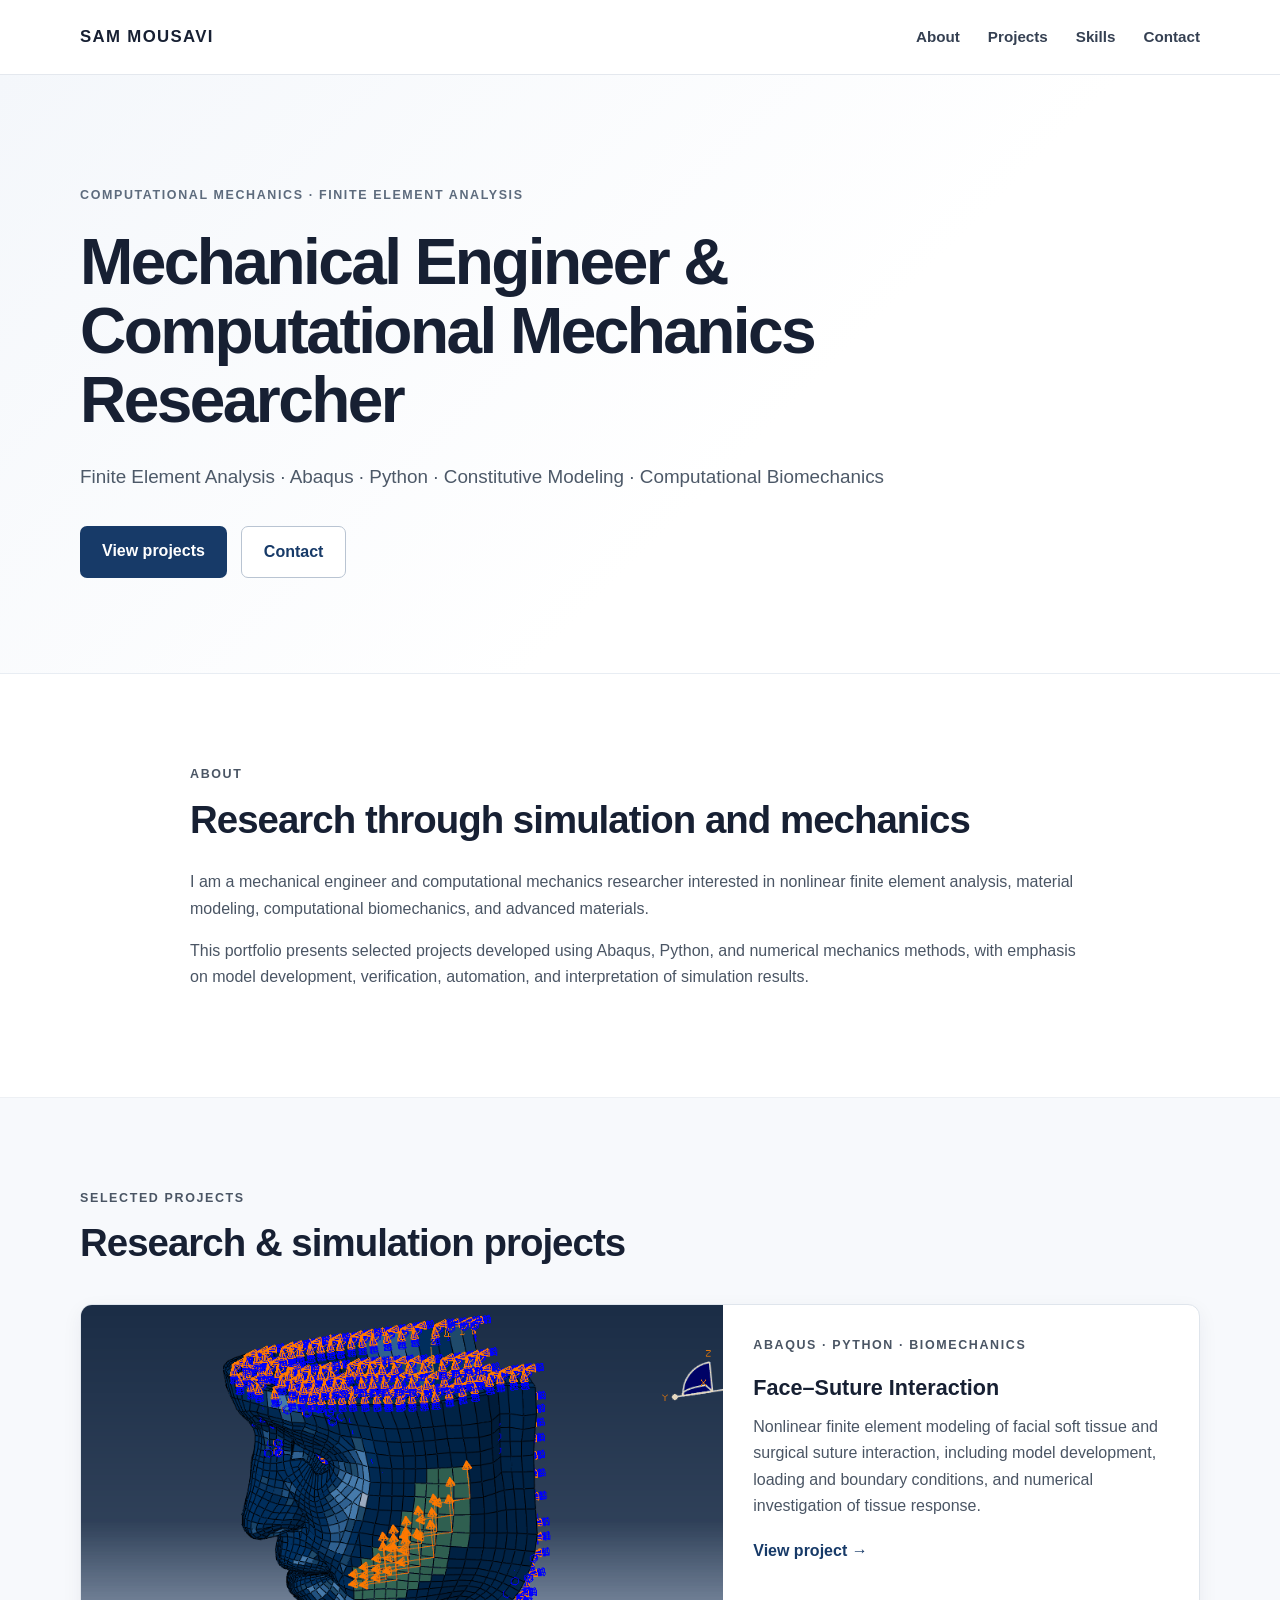
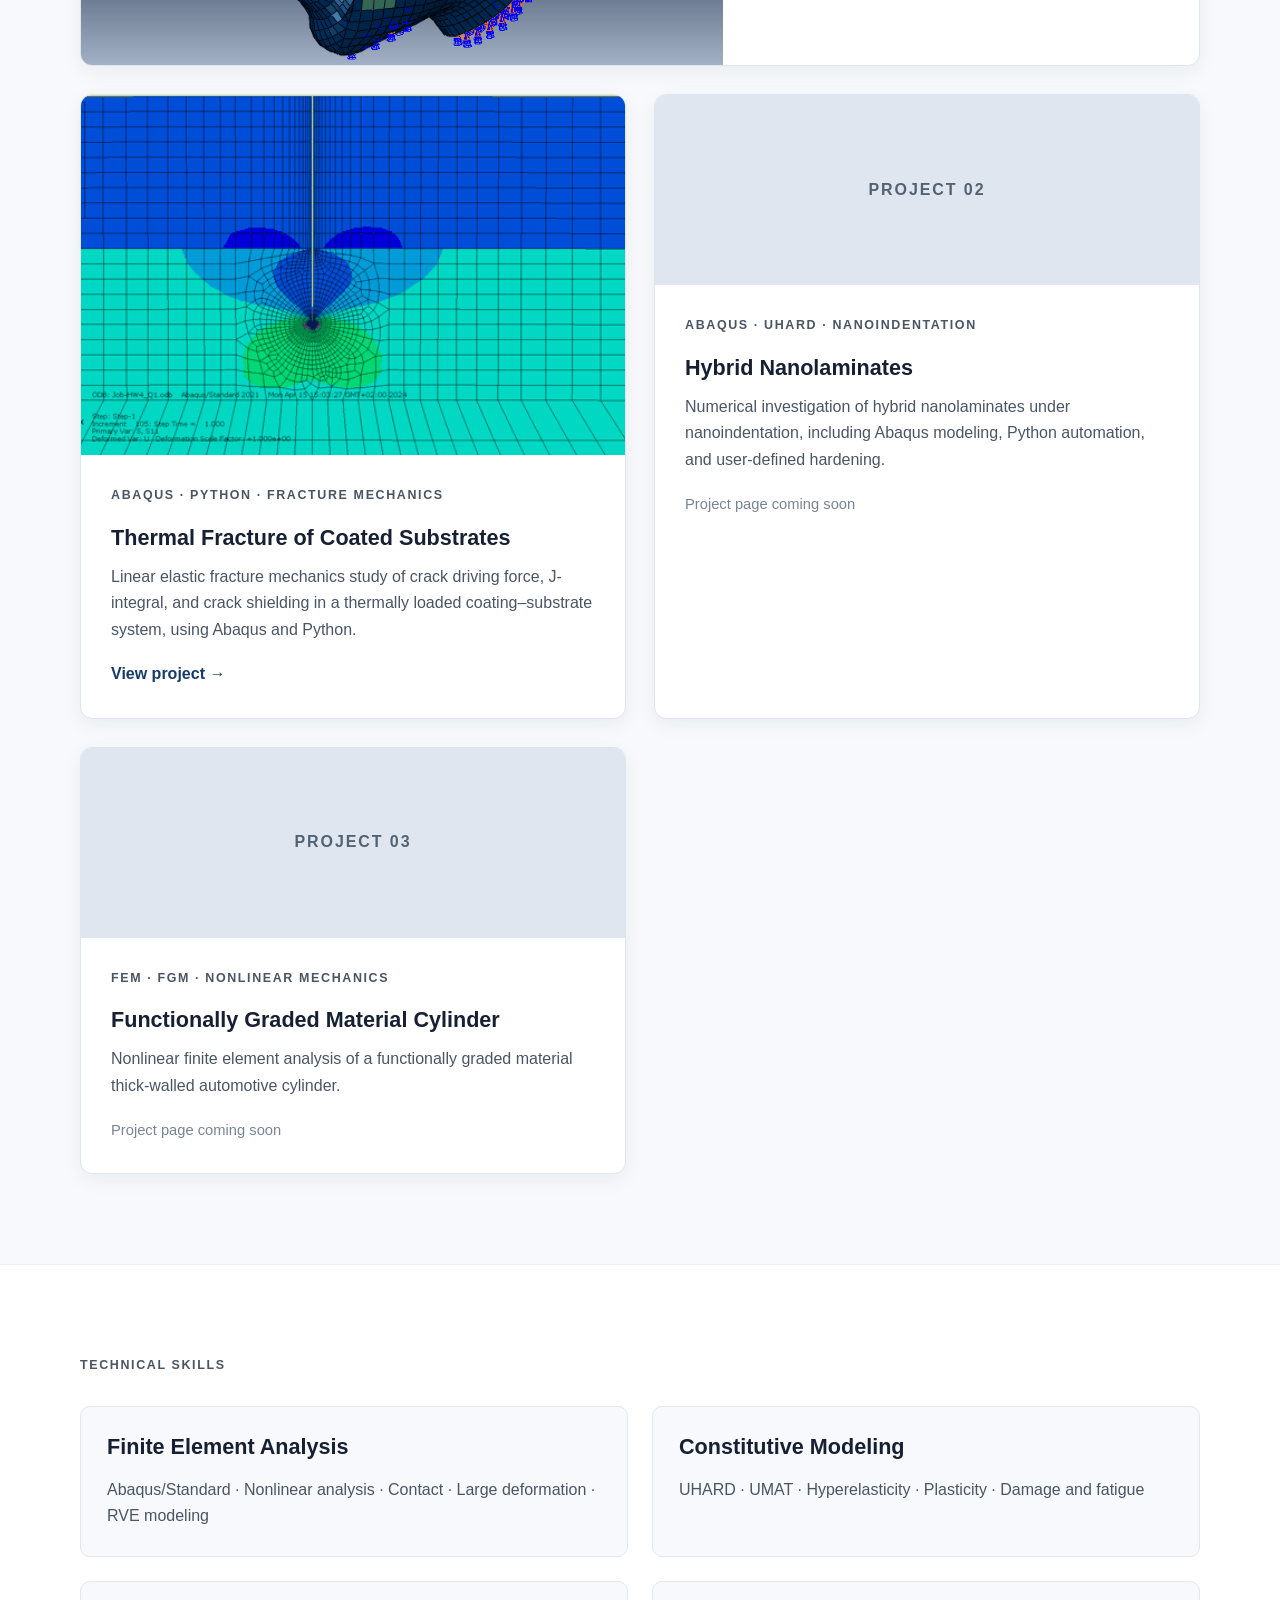
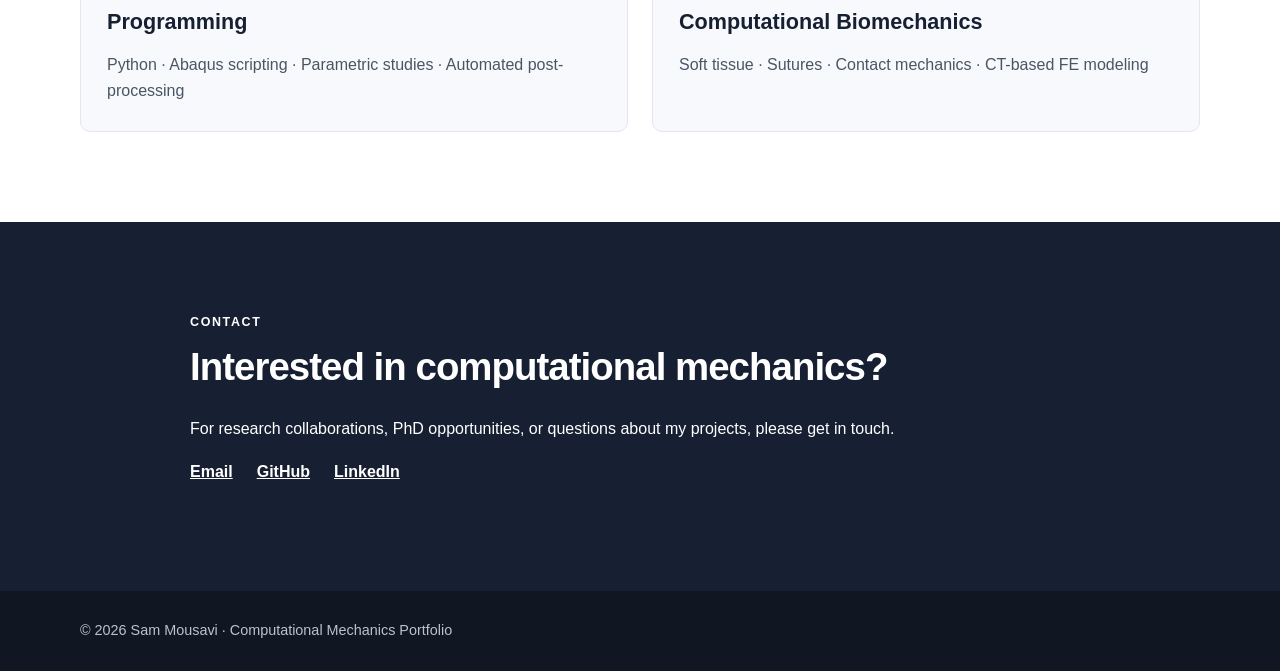
==== commit fd285c57: "Add files via upload" ====
--- a/index.html
+++ b/index.html
@@ -62,7 +62,8 @@
 
       <article class="project-card">
         <img class="project-cover" src="projects/coating-fracture/images/crack-penetrating-substrate.png"
-             alt="Abaqus S11 stress contour around a crack tip penetrating from the coating into the substrate">
+             alt="Abaqus S11 stress contour around a crack tip penetrating from the coating into the substrate"
+             style="width:100%; height:220px; object-fit:cover;">
         <div class="project-content">
           <p class="tag">ABAQUS · PYTHON · FRACTURE MECHANICS</p>
           <h3>Thermal Fracture of Coated Substrates</h3>
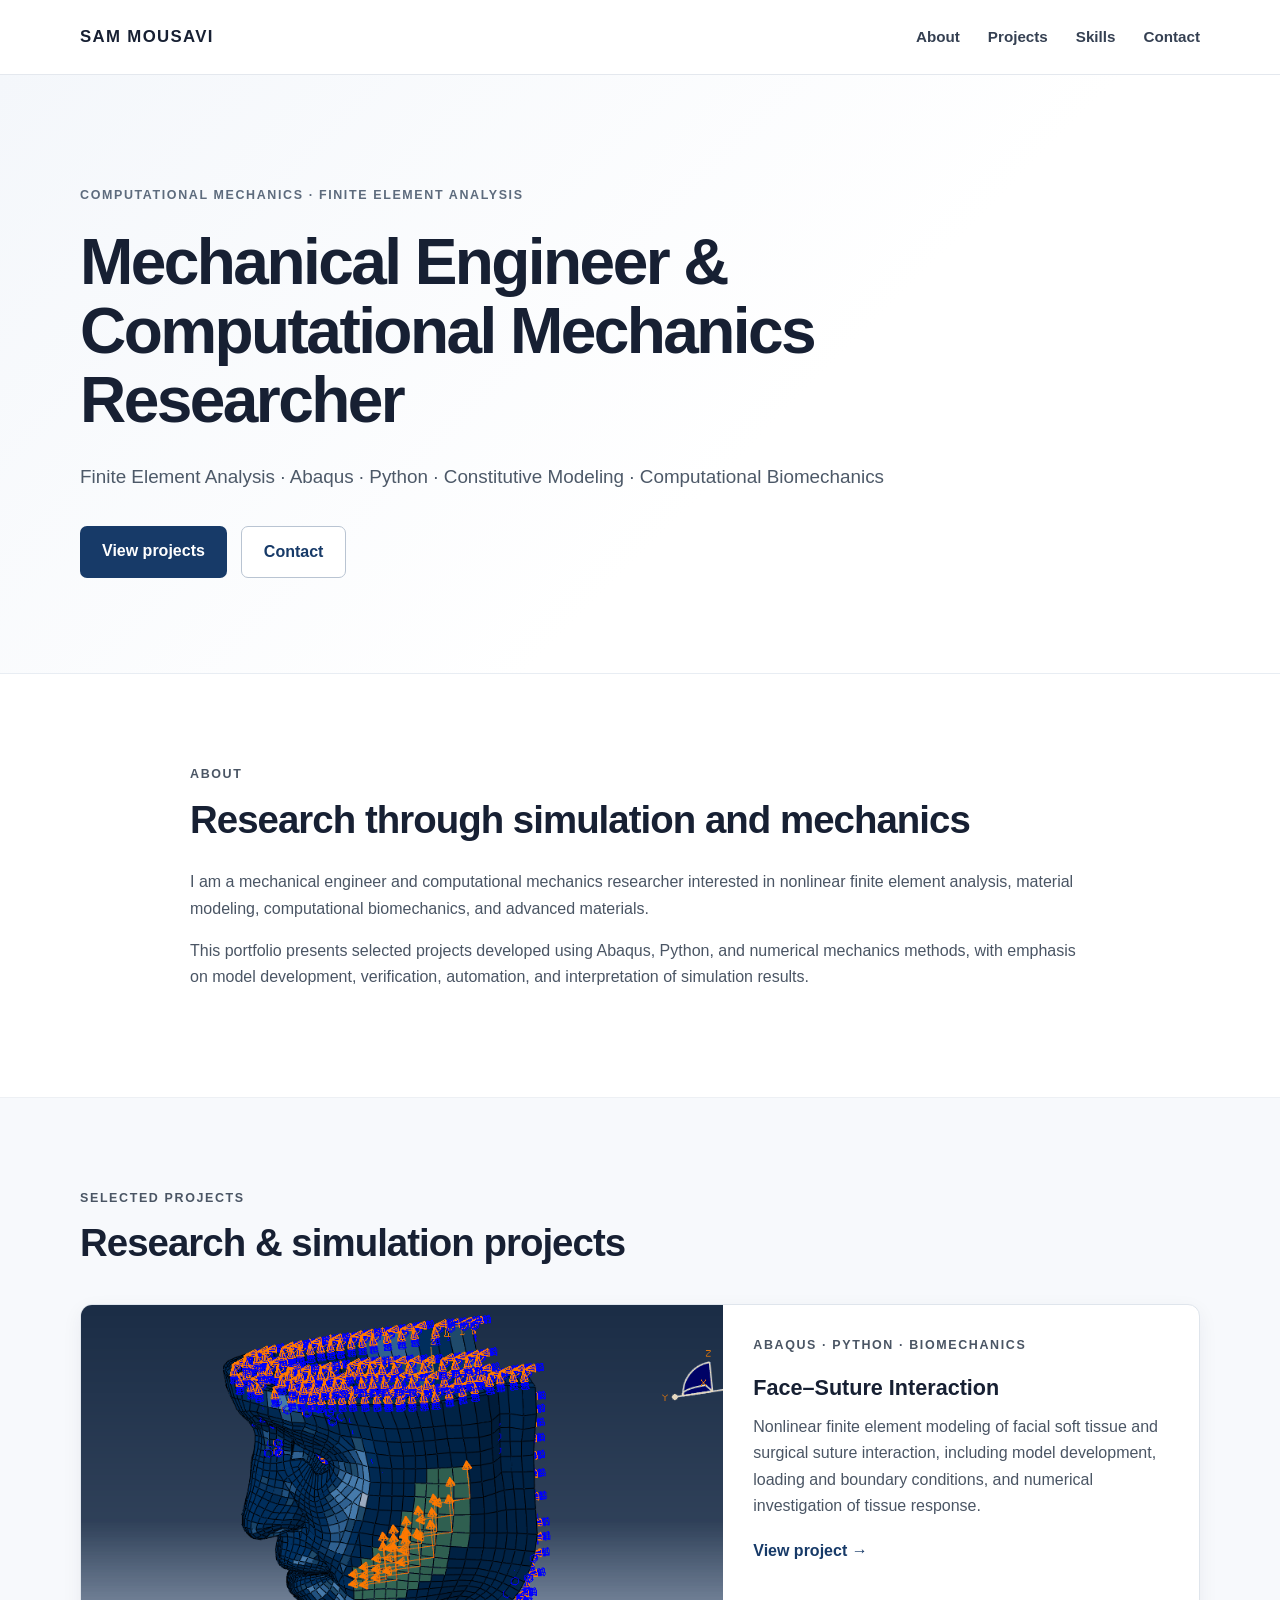
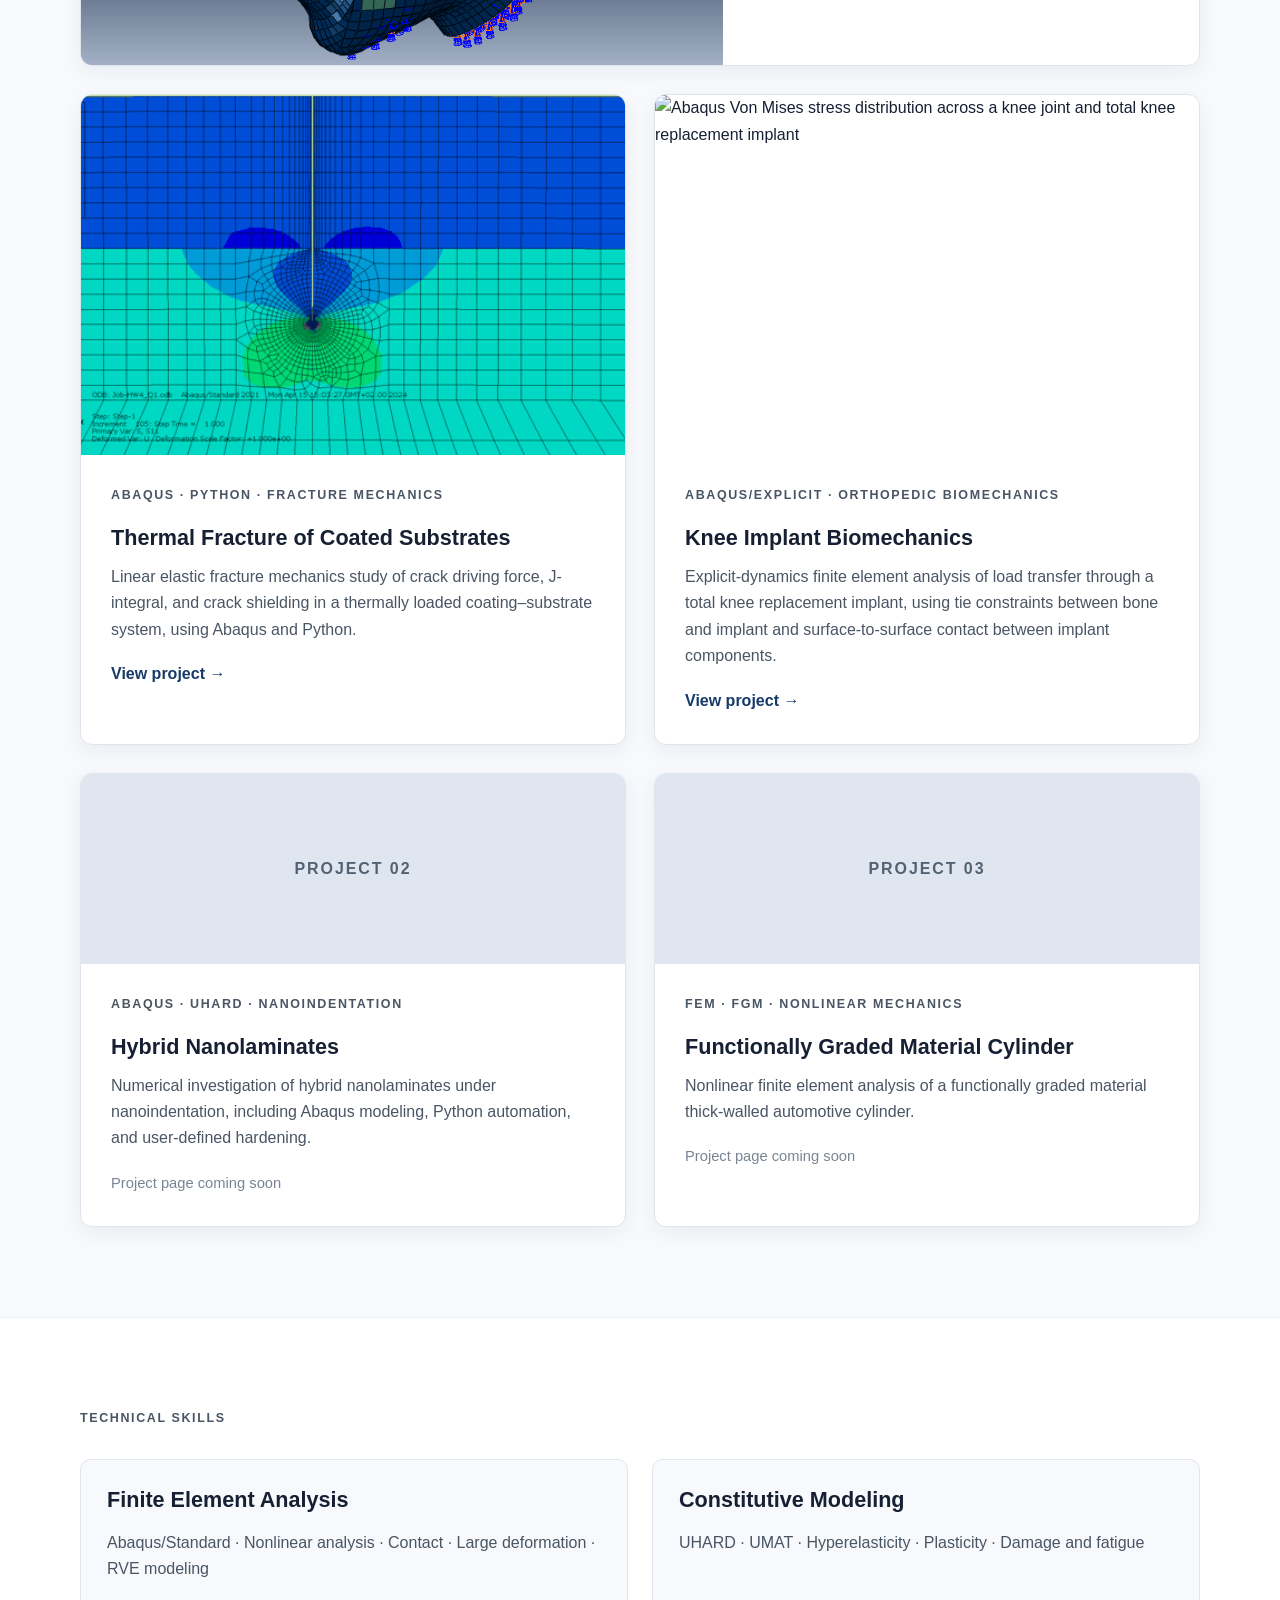
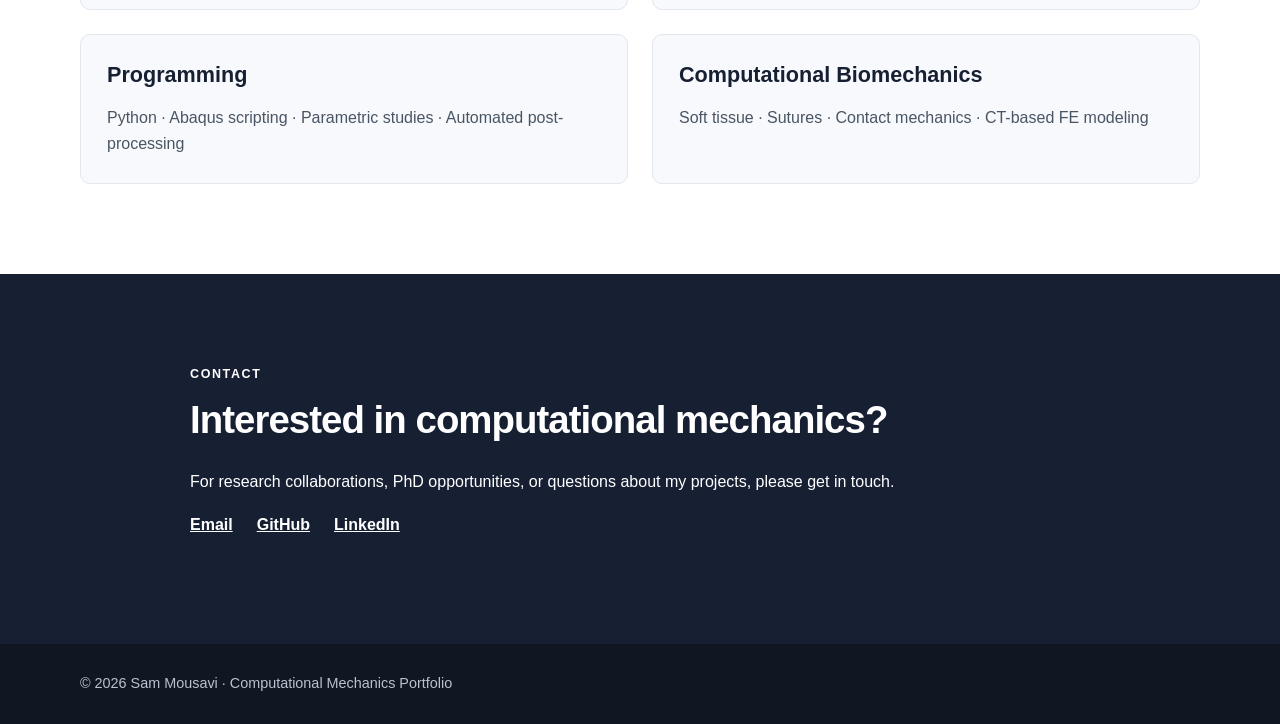
==== commit be3bbae5: "Add files via upload" ====
--- a/index.html
+++ b/index.html
@@ -73,6 +73,18 @@
       </article>
 
       <article class="project-card">
+        <img class="project-cover" src="projects/knee-biomechanics/images/knee-vonmises-whole-system.png"
+             alt="Abaqus Von Mises stress distribution across a knee joint and total knee replacement implant"
+             style="width:100%; height:220px; object-fit:cover;">
+        <div class="project-content">
+          <p class="tag">ABAQUS/EXPLICIT · ORTHOPEDIC BIOMECHANICS</p>
+          <h3>Knee Implant Biomechanics</h3>
+          <p>Explicit-dynamics finite element analysis of load transfer through a total knee replacement implant, using tie constraints between bone and implant and surface-to-surface contact between implant components.</p>
+          <a class="project-link" href="projects/knee-biomechanics/index.html">View project →</a>
+        </div>
+      </article>
+
+      <article class="project-card">
         <div class="project-image placeholder">PROJECT 02</div>
         <div class="project-content">
           <p class="tag">ABAQUS · UHARD · NANOINDENTATION</p>
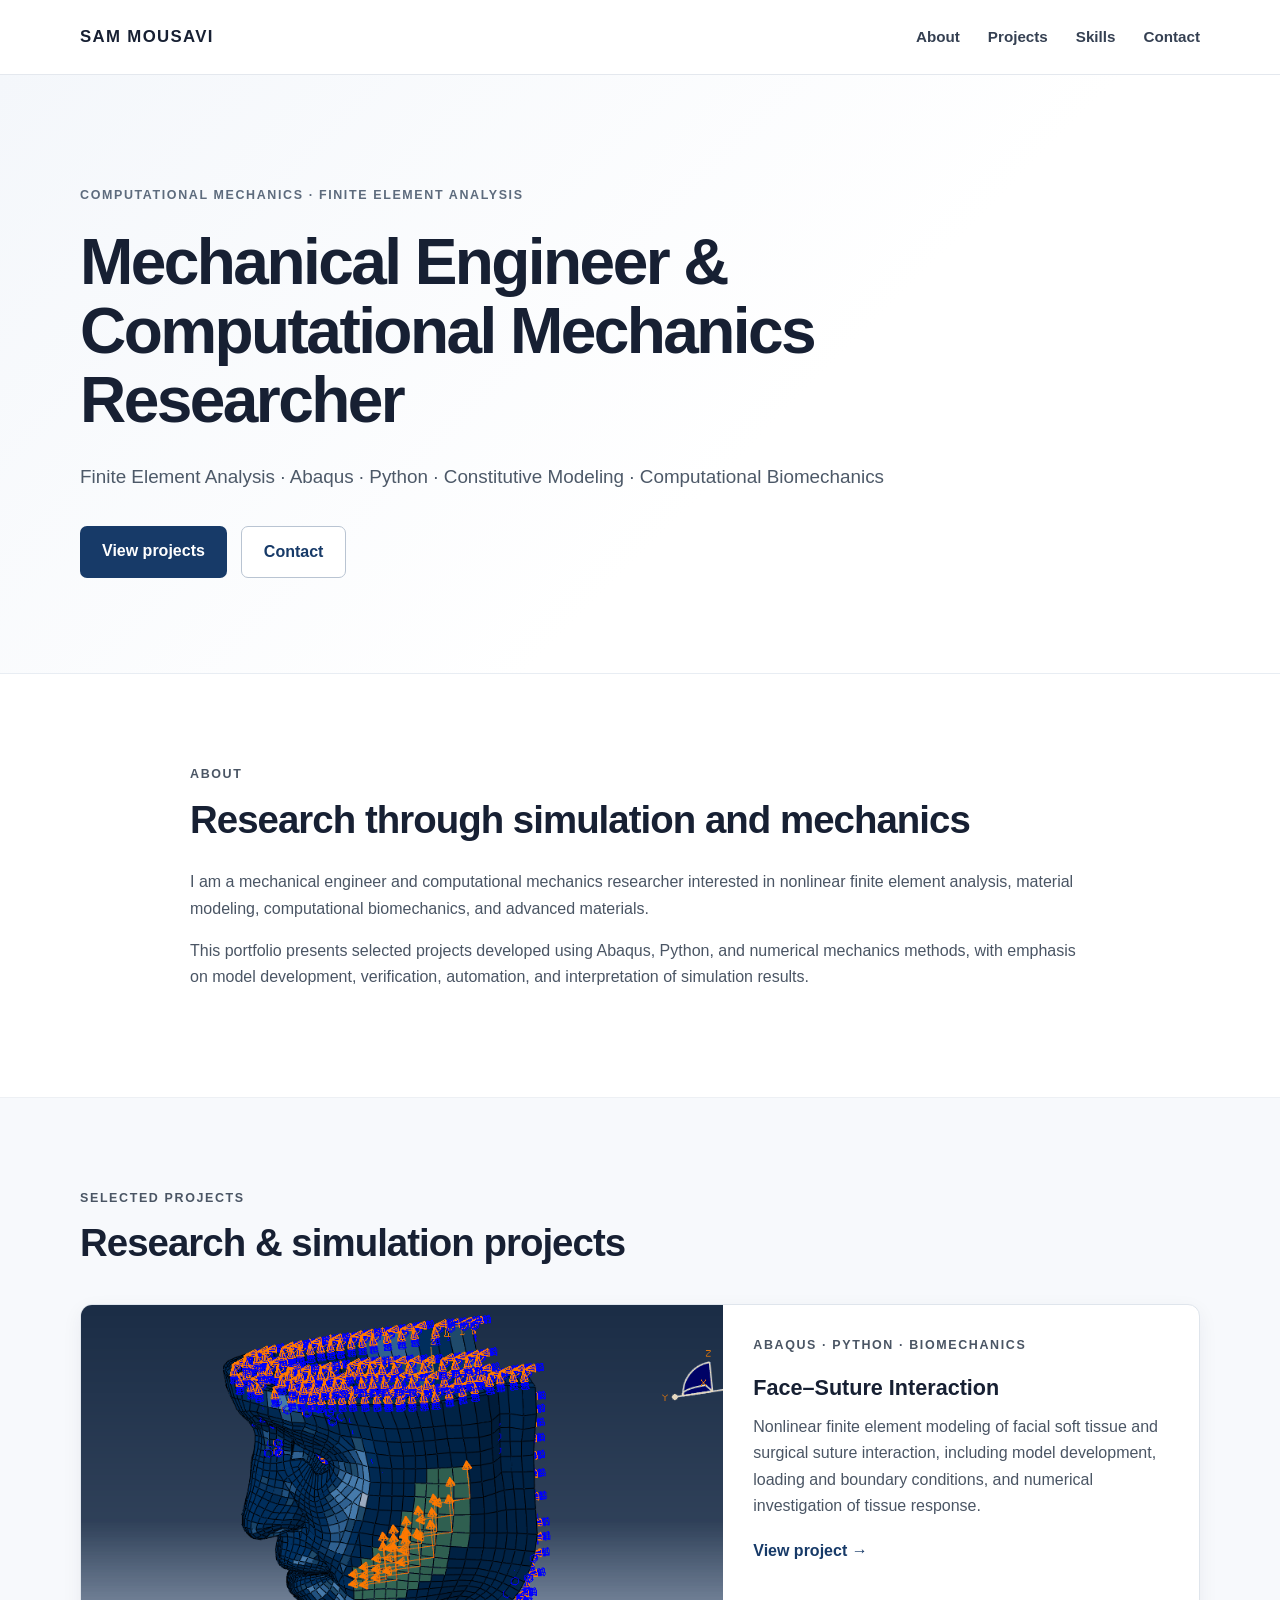
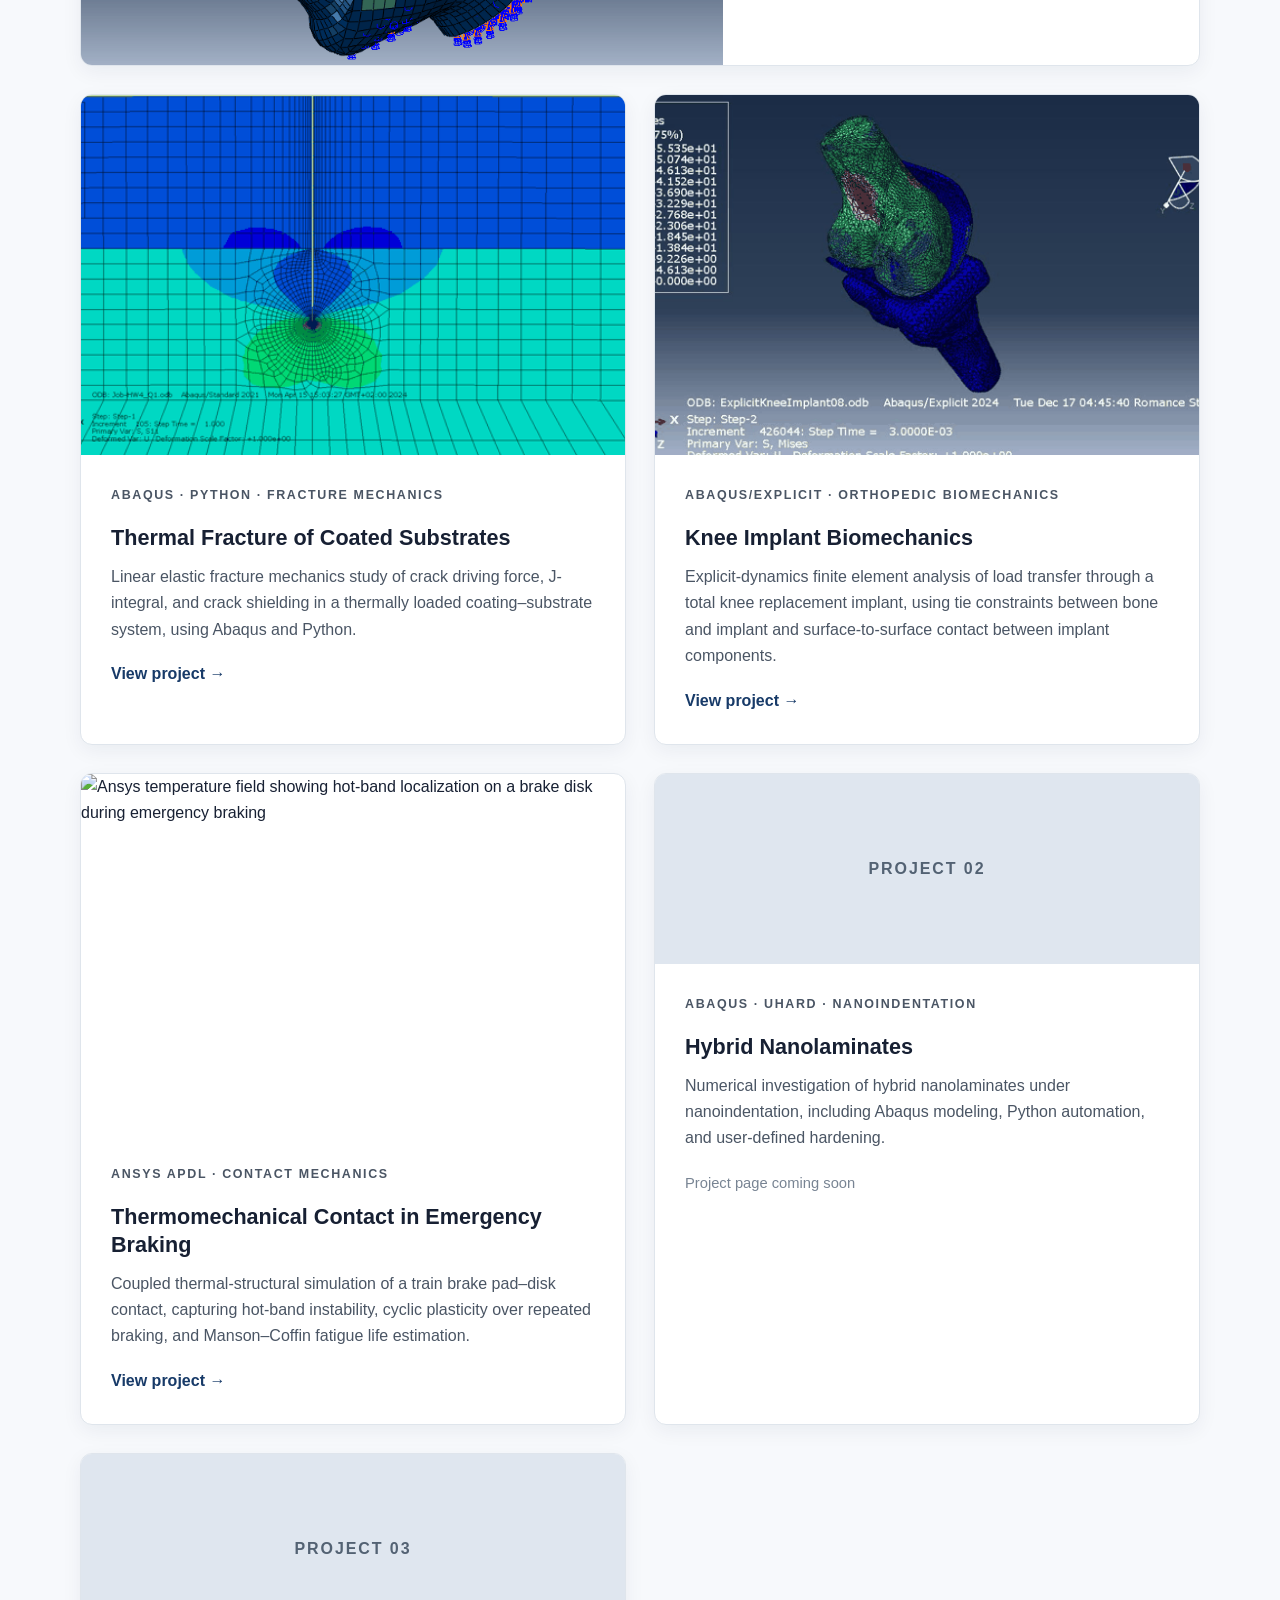
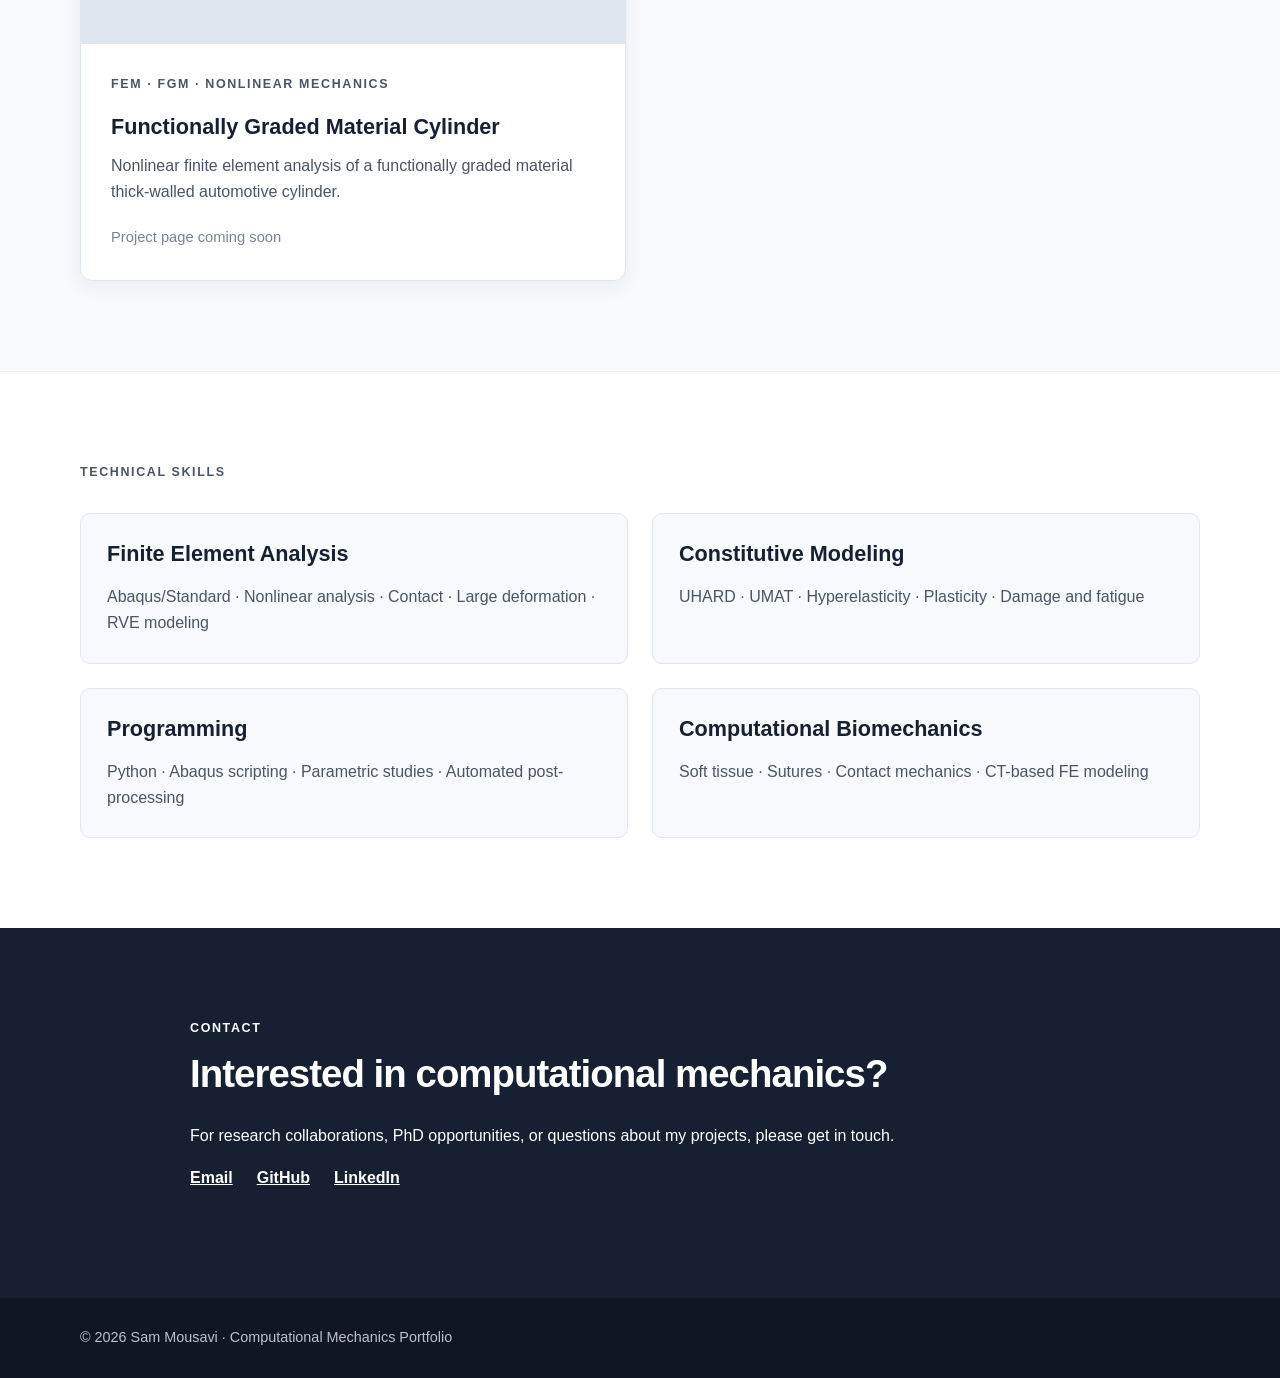
==== commit e36d6a6a: "Add files via upload" ====
--- a/index.html
+++ b/index.html
@@ -85,6 +85,18 @@
       </article>
 
       <article class="project-card">
+        <img class="project-cover" src="projects/brake-thermomechanics/images/hot-bands-temperature-t44s.png"
+             alt="Ansys temperature field showing hot-band localization on a brake disk during emergency braking"
+             style="width:100%; height:220px; object-fit:cover;">
+        <div class="project-content">
+          <p class="tag">ANSYS APDL · CONTACT MECHANICS</p>
+          <h3>Thermomechanical Contact in Emergency Braking</h3>
+          <p>Coupled thermal-structural simulation of a train brake pad–disk contact, capturing hot-band instability, cyclic plasticity over repeated braking, and Manson–Coffin fatigue life estimation.</p>
+          <a class="project-link" href="projects/brake-thermomechanics/index.html">View project →</a>
+        </div>
+      </article>
+
+      <article class="project-card">
         <div class="project-image placeholder">PROJECT 02</div>
         <div class="project-content">
           <p class="tag">ABAQUS · UHARD · NANOINDENTATION</p>
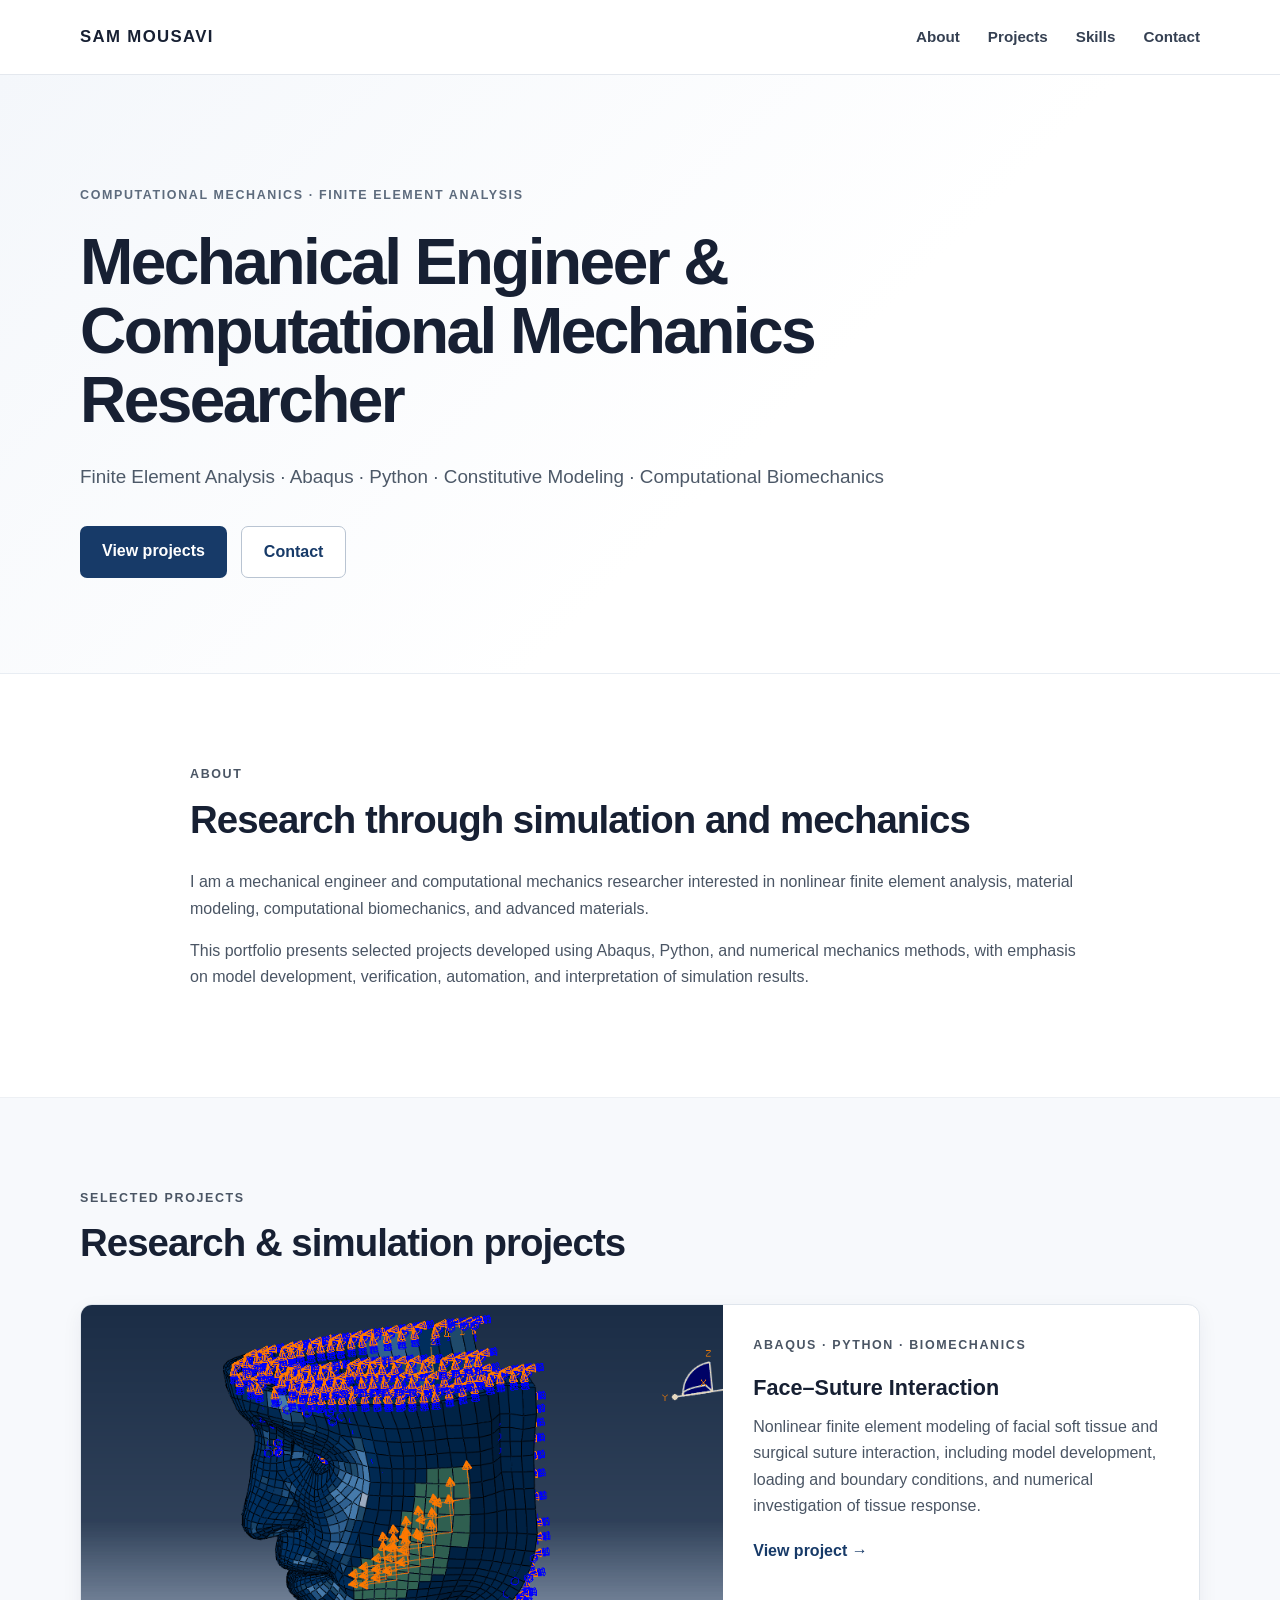
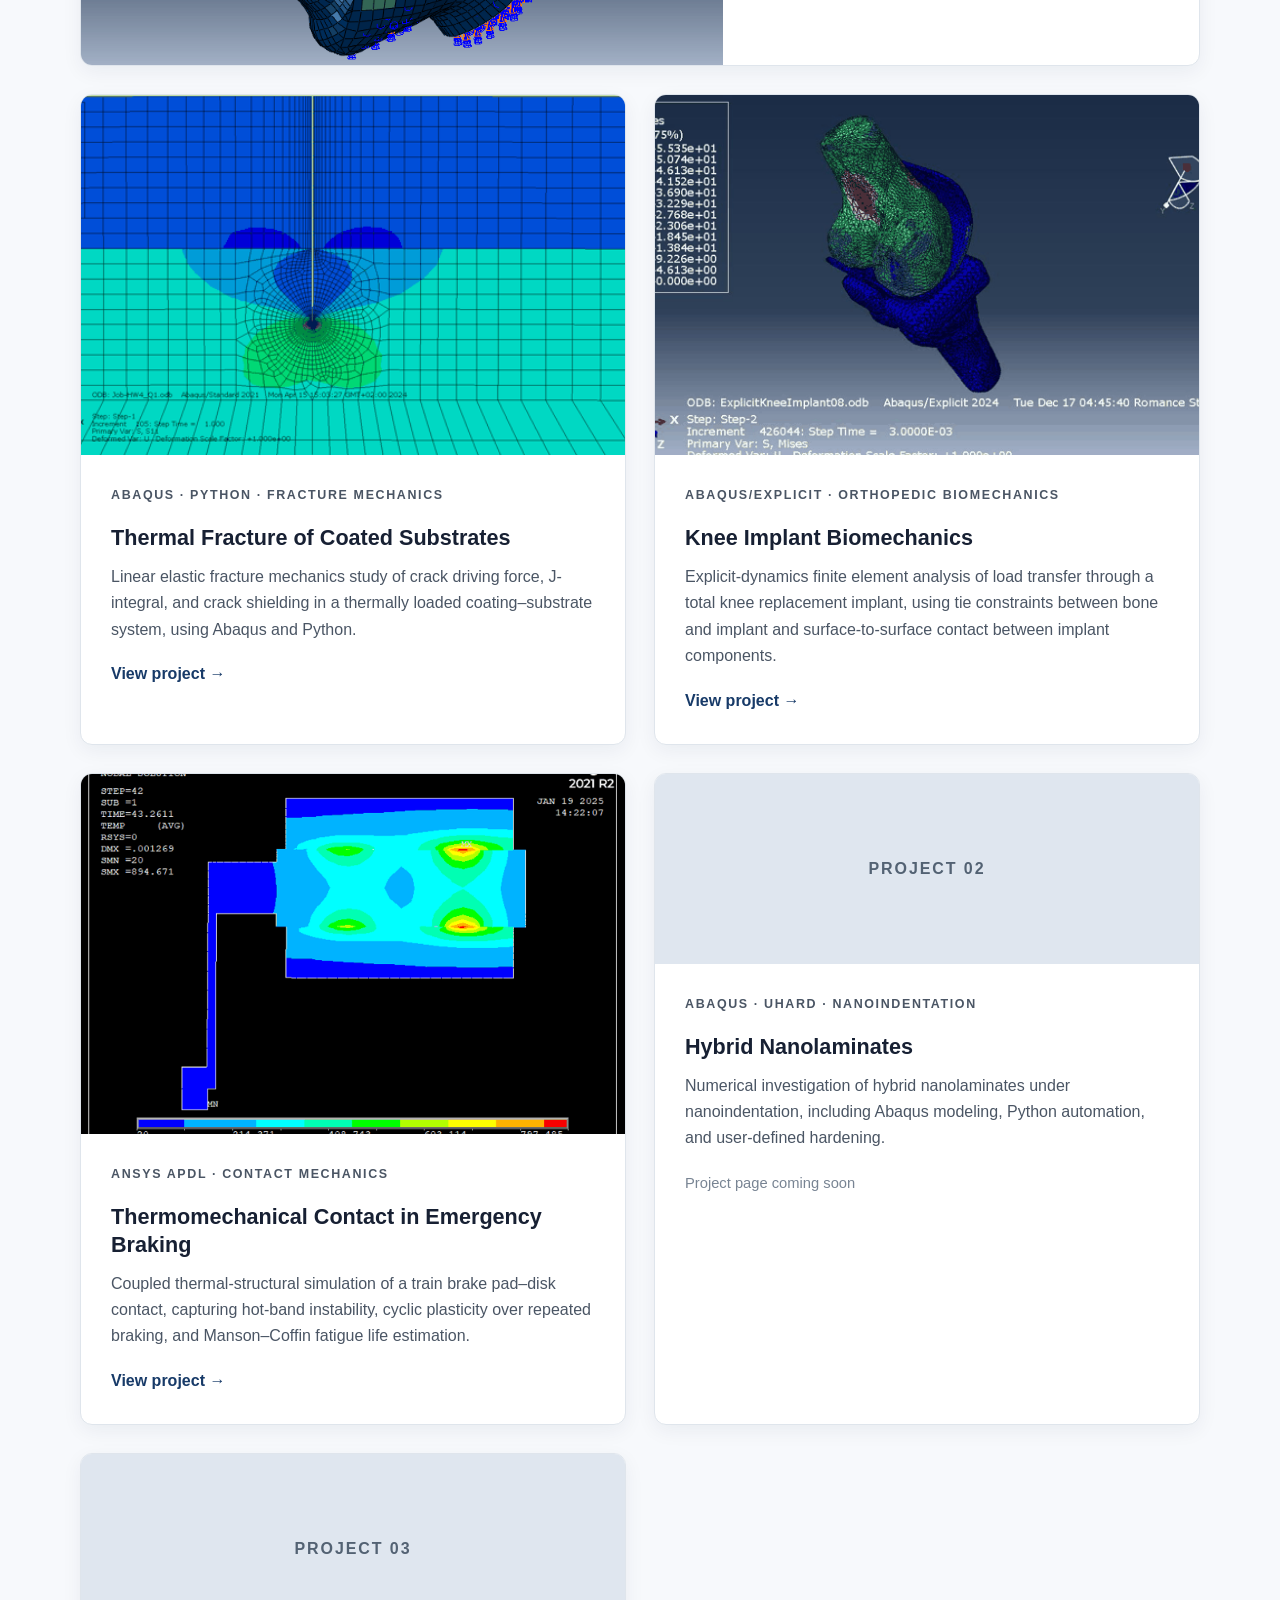
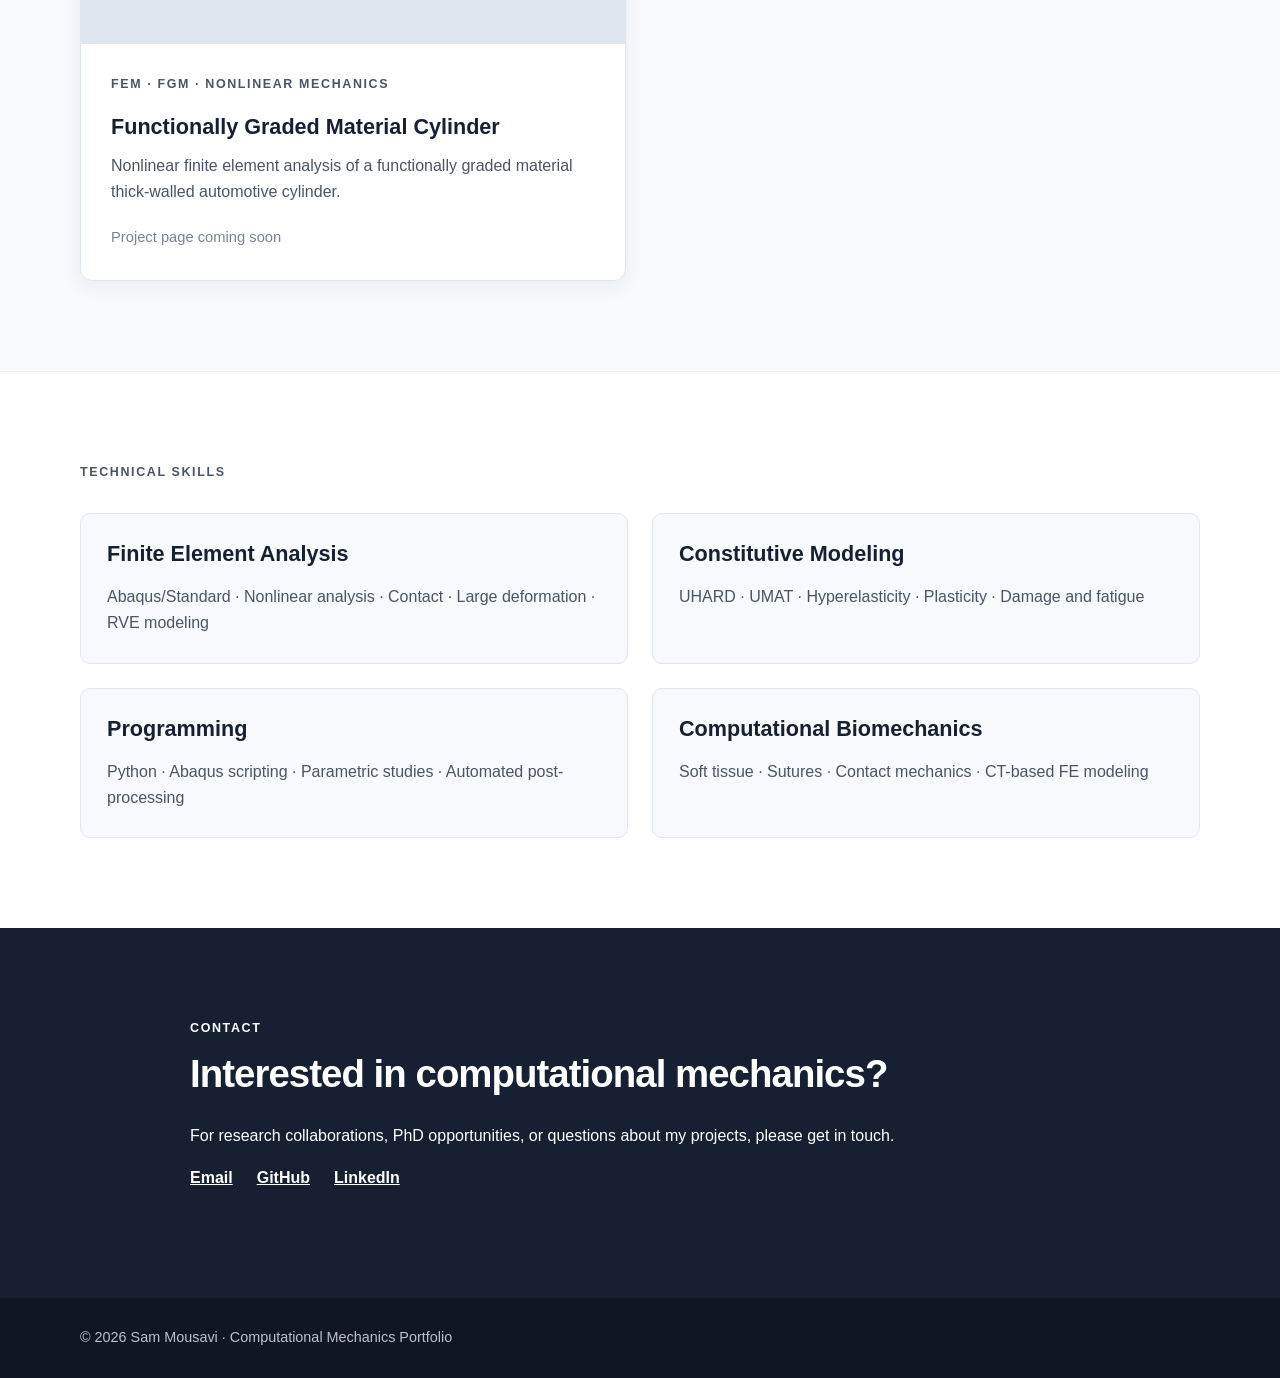
==== commit 9408273f: "Update index.html" ====
--- a/index.html
+++ b/index.html
@@ -137,8 +137,8 @@
     <h2>Interested in computational mechanics?</h2>
     <p>For research collaborations, PhD opportunities, or questions about my projects, please get in touch.</p>
     <p class="contact-links">
-      <a href="mailto:YOUR_EMAIL@example.com">Email</a>
-      <a href="https://github.com/YOUR_GITHUB">GitHub</a>
+      <a href="mailto:ali.mousavi.3135@gmail.com">Email</a>
+      <a href="https://sam-compmech.github.io/">GitHub</a>
       <a href="https://www.linkedin.com/in/YOUR_LINKEDIN">LinkedIn</a>
     </p>
   </div>
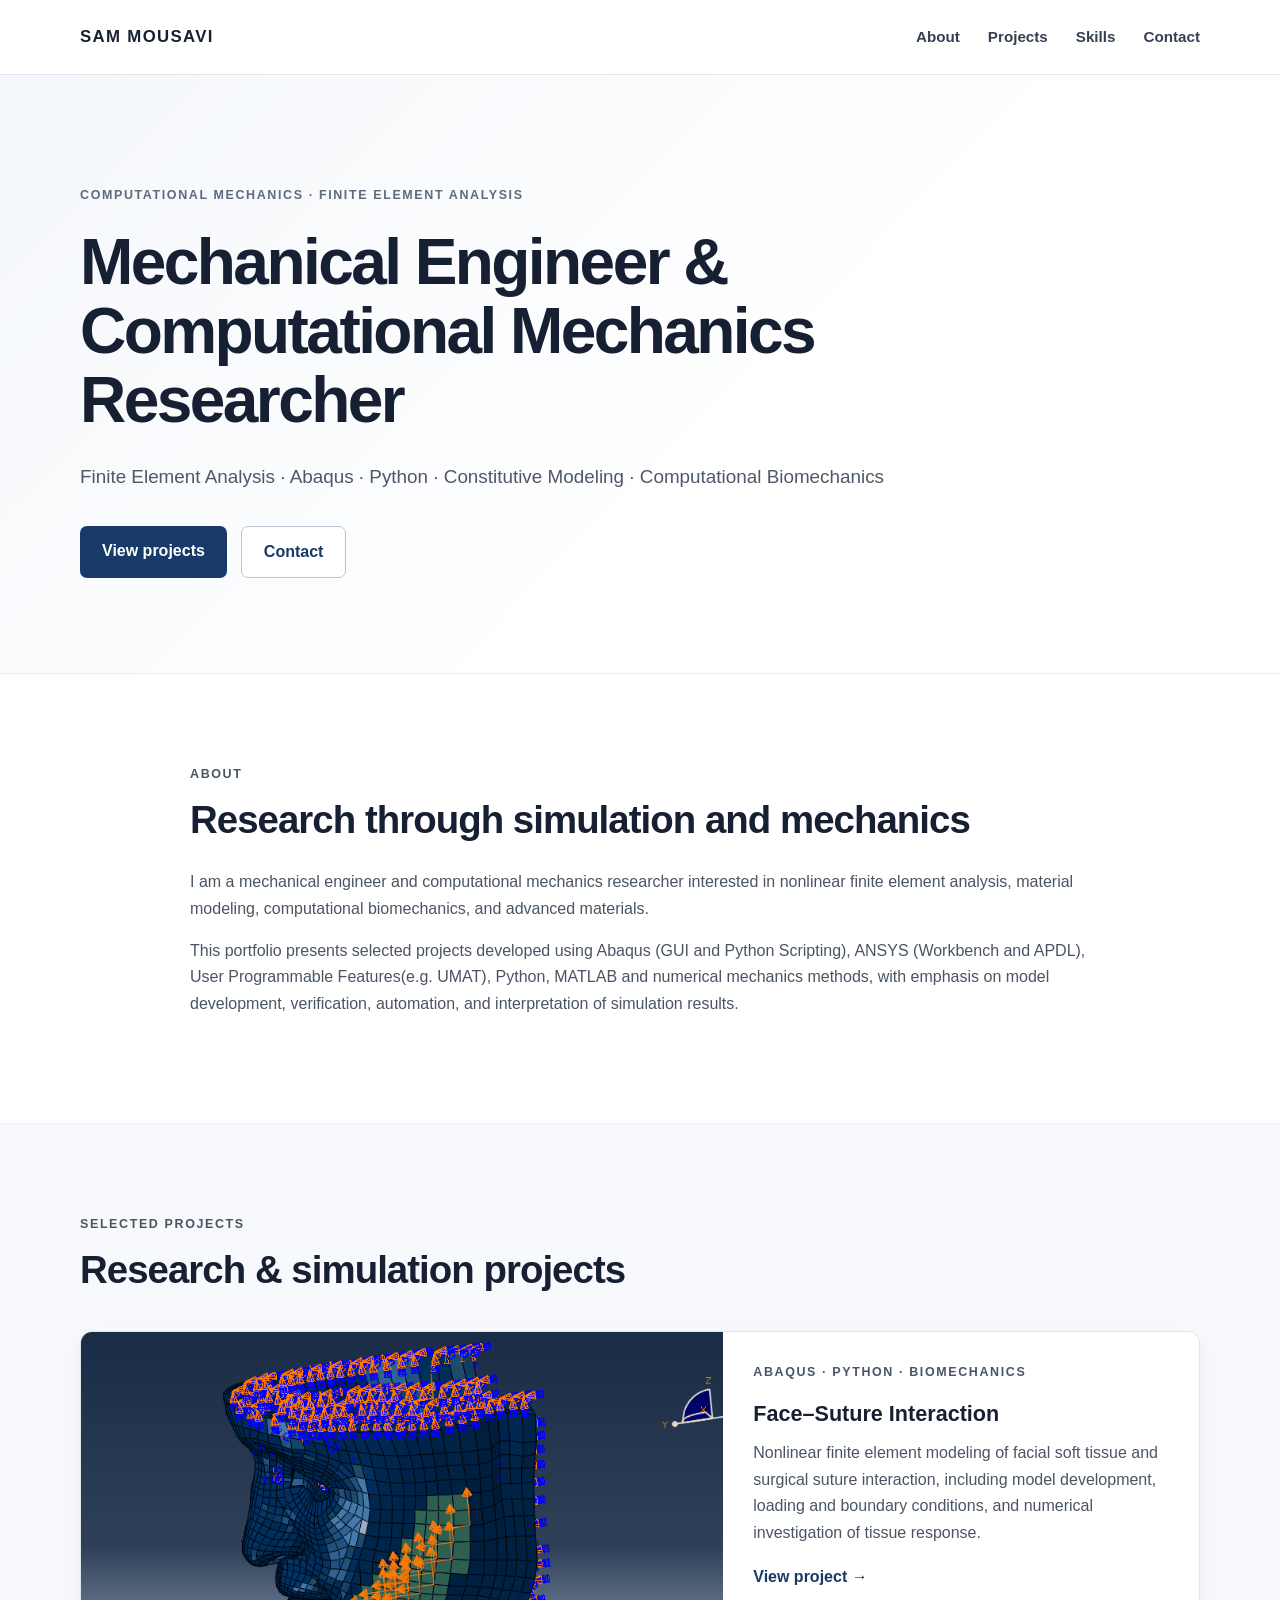
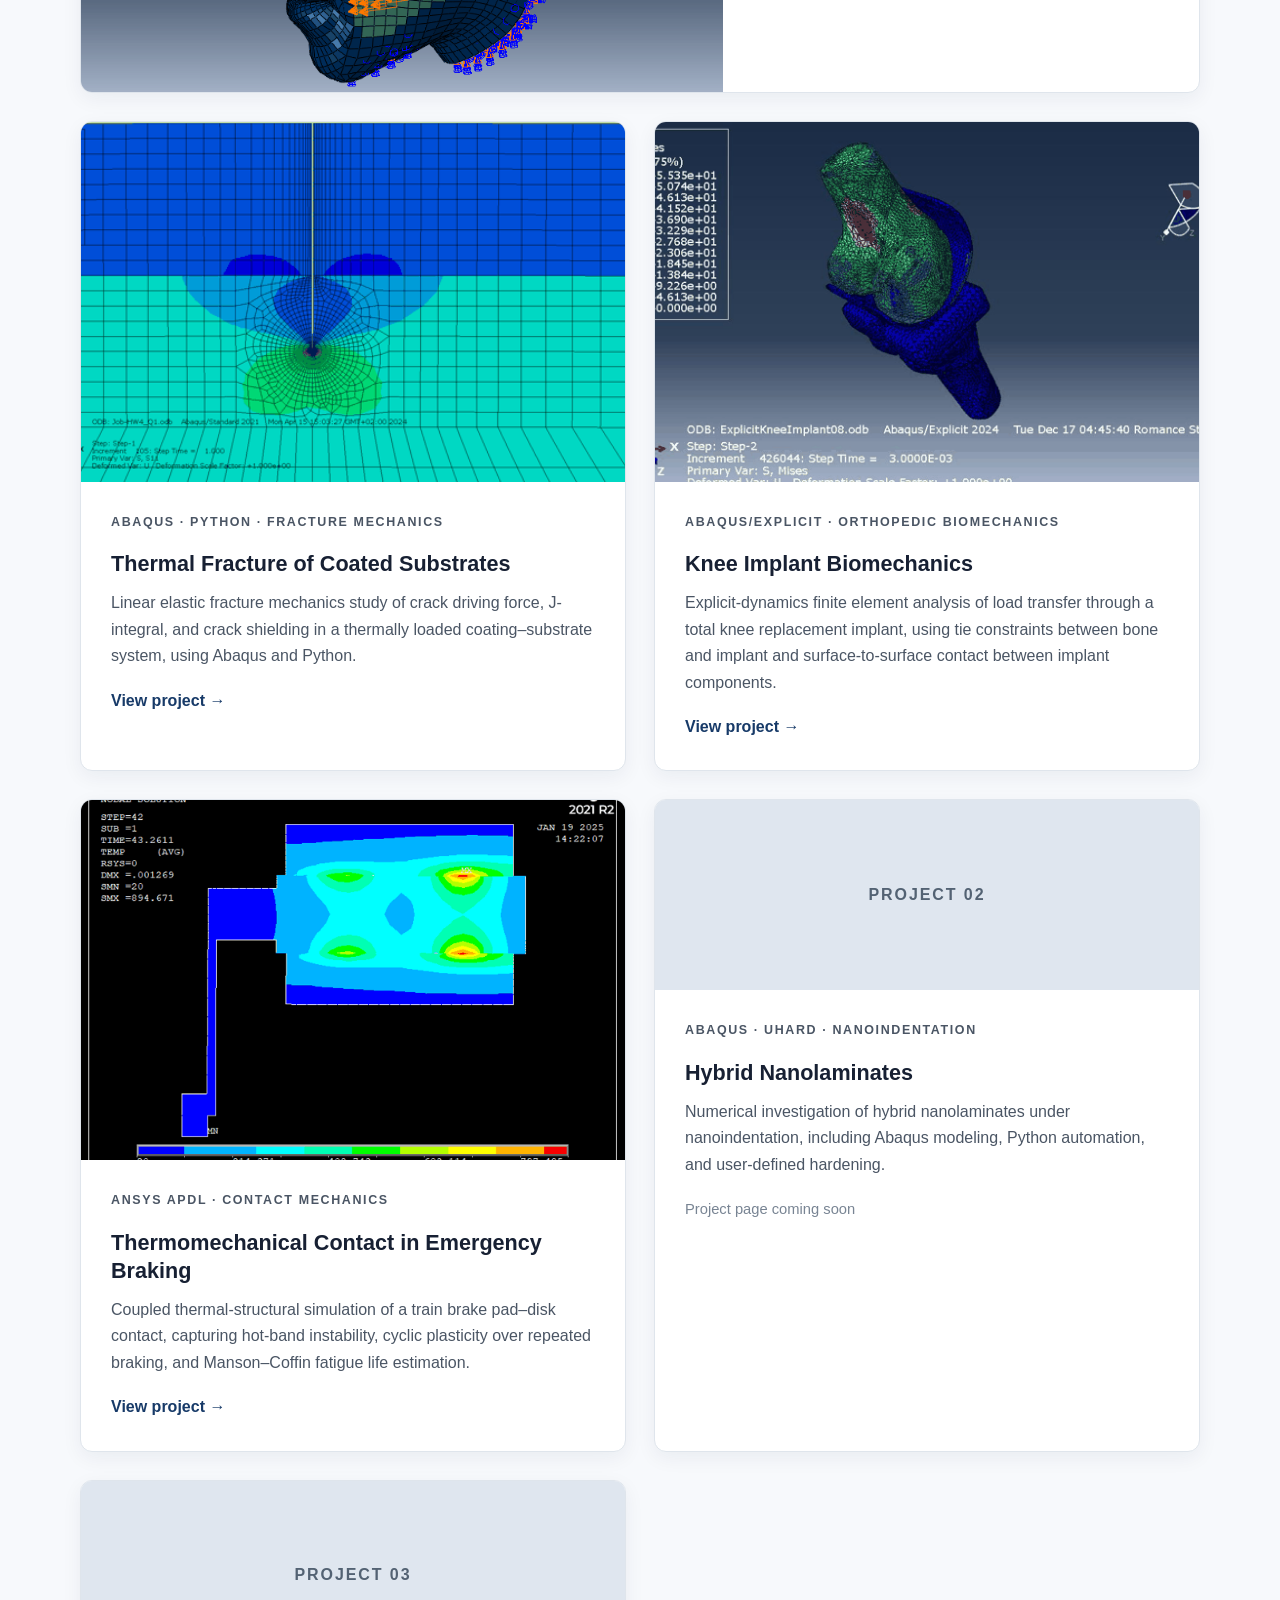
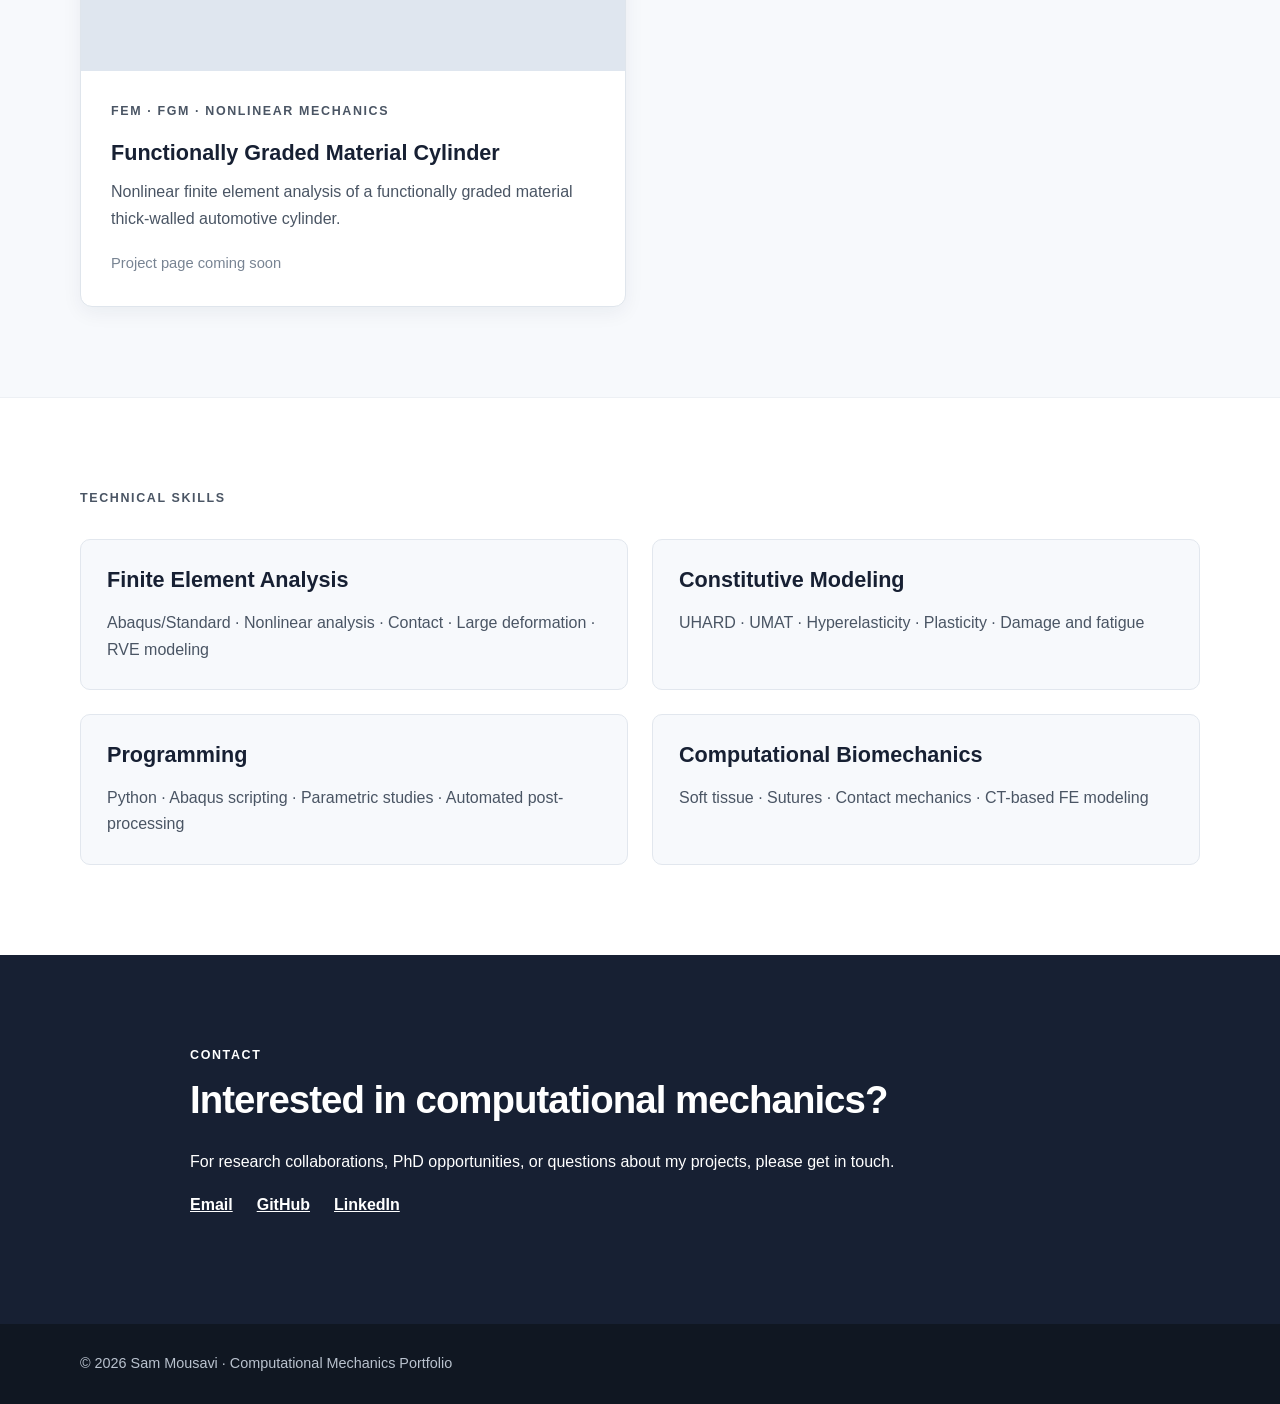
==== commit abe2dea8: "Update index.html" ====
--- a/index.html
+++ b/index.html
@@ -39,7 +39,7 @@
     <p class="section-label">ABOUT</p>
     <h2>Research through simulation and mechanics</h2>
     <p>I am a mechanical engineer and computational mechanics researcher interested in nonlinear finite element analysis, material modeling, computational biomechanics, and advanced materials.</p>
-    <p>This portfolio presents selected projects developed using Abaqus, Python, and numerical mechanics methods, with emphasis on model development, verification, automation, and interpretation of simulation results.</p>
+    <p>This portfolio presents selected projects developed using Abaqus (GUI and Python Scripting), ANSYS (Workbench and APDL), User Programmable Features(e.g. UMAT), Python, MATLAB and numerical mechanics methods, with emphasis on model development, verification, automation, and interpretation of simulation results.</p>
   </div>
 </section>
 
